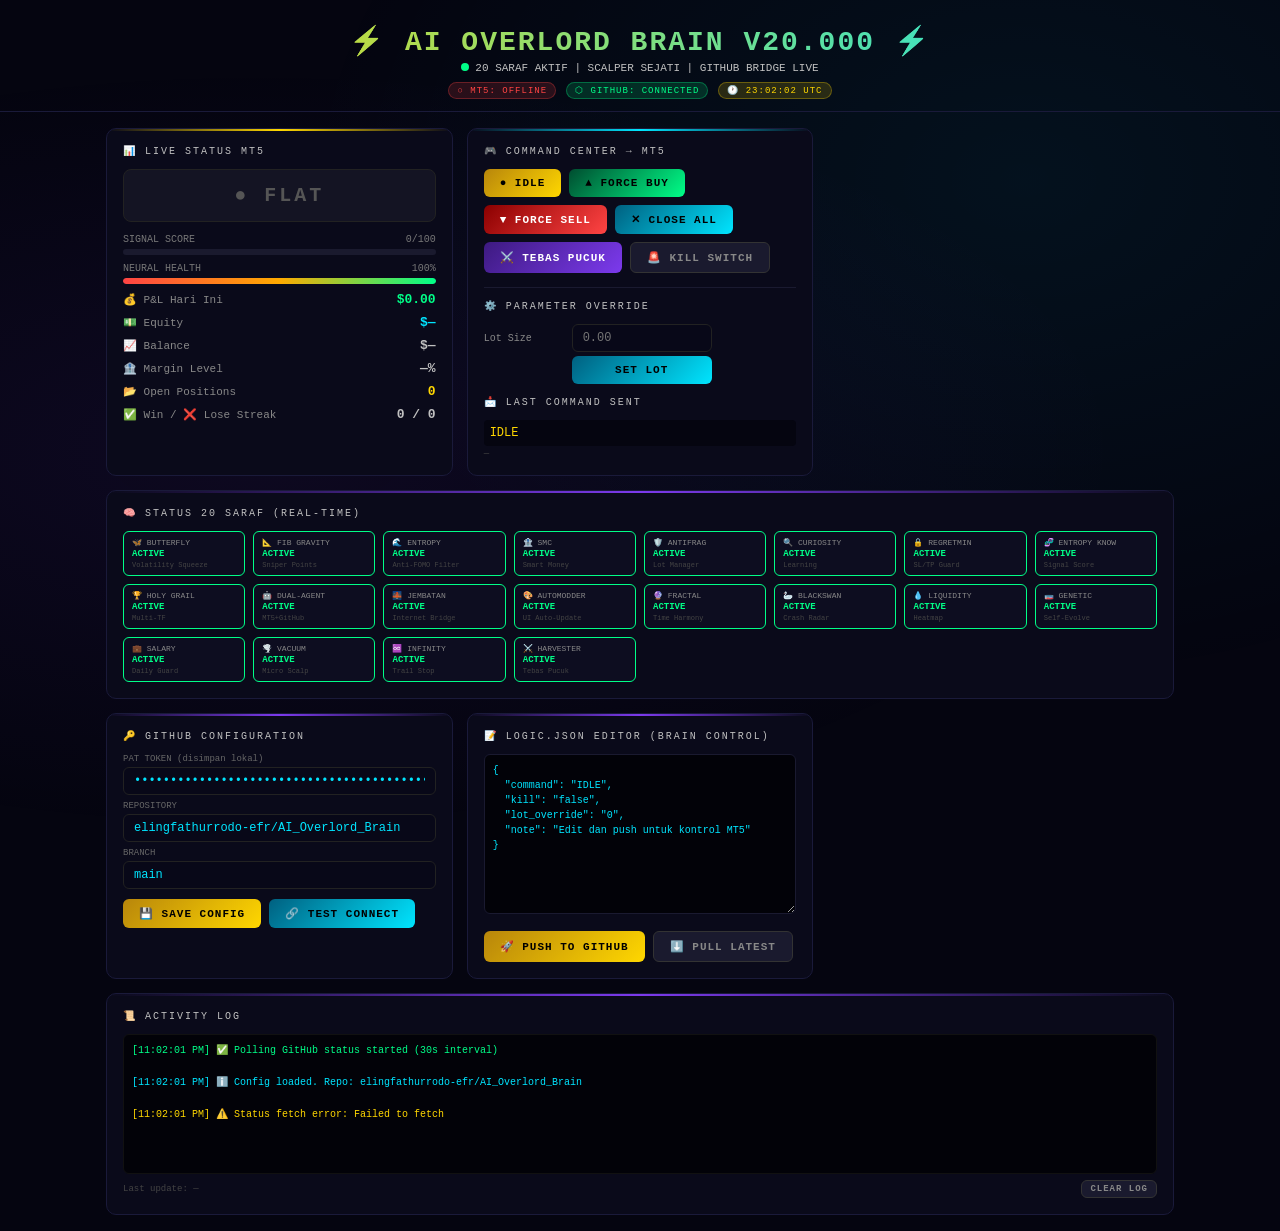
==== index.html @ 09aff09f "Update index.html" ====
<!DOCTYPE html>
<html lang="id">
<head>
<meta charset="UTF-8">
<meta name="viewport" content="width=device-width, initial-scale=1.0">
<title>AI OVERLORD BRAIN V20 — Command Center</title>
<style>
  :root {
    --bg: #050510;
    --panel: #0a0a1a;
    --border: #1a1a3a;
    --gold: #ffd700;
    --cyan: #00e5ff;
    --green: #00ff88;
    --red: #ff4444;
    --silver: #c0c0c0;
    --purple: #7c3aed;
  }
  * { margin:0; padding:0; box-sizing:border-box; }
  body {
    background: var(--bg);
    color: #e0e0e0;
    font-family: 'Courier New', monospace;
    min-height: 100vh;
    overflow-x: hidden;
  }

  /* ── ANIMATED BACKGROUND ── */
  body::before {
    content:'';
    position:fixed; inset:0;
    background: radial-gradient(ellipse at 20% 50%, rgba(124,58,237,0.08) 0%, transparent 60%),
                radial-gradient(ellipse at 80% 20%, rgba(0,229,255,0.06) 0%, transparent 50%);
    pointer-events:none; z-index:0;
  }

  /* ── HEADER ── */
  .header {
    text-align:center; padding:24px 16px 12px;
    border-bottom: 1px solid var(--border);
    position:relative; z-index:1;
  }
  .header h1 {
    font-size:clamp(18px,4vw,28px);
    background: linear-gradient(90deg,var(--gold),var(--cyan),var(--gold));
    background-size:200%; -webkit-background-clip:text; -webkit-text-fill-color:transparent;
    animation: shimmer 3s linear infinite;
    letter-spacing:2px;
  }
  @keyframes shimmer { 0%{background-position:0%} 100%{background-position:200%} }
  .header p { color:var(--silver); font-size:11px; margin-top:4px; }
  .pulse-dot {
    display:inline-block; width:8px; height:8px; border-radius:50%;
    background:var(--green); margin-right:6px;
    animation: pulse 1.5s ease-in-out infinite;
  }
  @keyframes pulse { 0%,100%{opacity:1;transform:scale(1)} 50%{opacity:0.4;transform:scale(0.8)} }

  /* ── GRID LAYOUT ── */
  .container { max-width:1100px; margin:0 auto; padding:16px; position:relative; z-index:1; }
  .grid { display:grid; grid-template-columns:repeat(auto-fit,minmax(280px,1fr)); gap:14px; }
  .grid-full { grid-column:1/-1; }

  /* ── CARD ── */
  .card {
    background: var(--panel);
    border:1px solid var(--border);
    border-radius:10px; padding:16px;
    position:relative; overflow:hidden;
    transition: border-color .3s, box-shadow .3s;
  }
  .card:hover { border-color:var(--purple); box-shadow:0 0 20px rgba(124,58,237,0.15); }
  .card::before {
    content:''; position:absolute; top:0; left:0; right:0; height:2px;
    background:linear-gradient(90deg,transparent,var(--purple),transparent);
  }
  .card.gold::before { background:linear-gradient(90deg,transparent,var(--gold),transparent); }
  .card.cyan::before  { background:linear-gradient(90deg,transparent,var(--cyan),transparent); }
  .card.green::before { background:linear-gradient(90deg,transparent,var(--green),transparent); }
  .card.red::before   { background:linear-gradient(90deg,transparent,var(--red),transparent); }

  .card-title {
    font-size:10px; color:var(--silver); text-transform:uppercase;
    letter-spacing:2px; margin-bottom:12px;
    display:flex; align-items:center; gap:6px;
  }

  /* ── STATUS METRICS ── */
  .metric { display:flex; justify-content:space-between; align-items:center; margin:8px 0; }
  .metric-label { font-size:11px; color:#888; }
  .metric-value { font-size:13px; font-weight:bold; }
  .metric-value.green  { color:var(--green); }
  .metric-value.red    { color:var(--red); }
  .metric-value.gold   { color:var(--gold); }
  .metric-value.cyan   { color:var(--cyan); }
  .metric-value.silver { color:var(--silver); }

  /* ── HEALTH BAR ── */
  .bar-wrap { margin:8px 0; }
  .bar-label { display:flex; justify-content:space-between; font-size:10px; color:#777; margin-bottom:4px; }
  .bar-bg { height:6px; border-radius:3px; background:#1a1a2e; overflow:hidden; }
  .bar-fill {
    height:100%; border-radius:3px;
    transition:width 1s ease;
  }
  .bar-fill.health { background:linear-gradient(90deg,#ff4444,#ffaa00,#00ff88); }
  .bar-fill.score  { background:linear-gradient(90deg,var(--purple),var(--cyan)); }
  .bar-fill.pnl    { background:linear-gradient(90deg,var(--green),#00ccff); }

  /* ── SIGNAL DISPLAY ── */
  .signal-box {
    text-align:center; padding:14px; border-radius:8px;
    font-size:20px; font-weight:bold; letter-spacing:3px;
    transition:all .5s;
  }
  .signal-box.buy  { background:rgba(0,255,136,0.1); color:var(--green); border:1px solid var(--green); }
  .signal-box.sell { background:rgba(255,68,68,0.1);  color:var(--red);   border:1px solid var(--red); }
  .signal-box.flat { background:rgba(255,255,255,0.04); color:#555; border:1px solid #222; }

  /* ── NERVE STATUS GRID ── */
  .nerves { display:grid; grid-template-columns:repeat(auto-fill,minmax(110px,1fr)); gap:8px; margin-top:8px; }
  .nerve {
    background:#0d0d20; border:1px solid #1a1a30; border-radius:6px;
    padding:6px 8px; font-size:9px; display:flex; flex-direction:column; gap:2px;
  }
  .nerve-name { color:#888; font-size:8px; text-transform:uppercase; }
  .nerve-val  { color:var(--cyan); font-weight:bold; }
  .nerve.active { border-color:var(--green); }
  .nerve.active .nerve-val { color:var(--green); }
  .nerve.warn { border-color:var(--gold); }
  .nerve.warn .nerve-val  { color:var(--gold); }
  .nerve.danger { border-color:var(--red); }
  .nerve.danger .nerve-val { color:var(--red); }

  /* ── BUTTONS ── */
  .btn-group { display:flex; flex-wrap:wrap; gap:8px; margin-top:12px; }
  .btn {
    padding:8px 16px; border-radius:6px; border:none; cursor:pointer;
    font-family:'Courier New',monospace; font-size:11px; font-weight:bold;
    letter-spacing:1px; transition:all .2s; text-transform:uppercase;
  }
  .btn:active { transform:scale(0.97); }
  .btn-gold    { background:linear-gradient(135deg,#b8860b,var(--gold)); color:#000; }
  .btn-red     { background:linear-gradient(135deg,#8b0000,var(--red)); color:#fff; }
  .btn-cyan    { background:linear-gradient(135deg,#006080,var(--cyan)); color:#000; }
  .btn-green   { background:linear-gradient(135deg,#004d30,var(--green)); color:#000; }
  .btn-purple  { background:linear-gradient(135deg,#3d1a80,var(--purple)); color:#fff; }
  .btn-gray    { background:#1a1a2e; color:#888; border:1px solid #333; }
  .btn:disabled { opacity:0.4; cursor:not-allowed; }

  /* ── INPUT ── */
  .input-row { display:flex; gap:8px; margin-top:8px; align-items:center; flex-wrap:wrap; }
  .input-row label { font-size:10px; color:#888; min-width:80px; }
  .inp {
    background:#080818; border:1px solid #222; color:var(--cyan);
    padding:6px 10px; border-radius:6px; font-family:'Courier New',monospace;
    font-size:12px; width:140px;
    transition:border-color .2s;
  }
  .inp:focus { outline:none; border-color:var(--purple); }

  /* ── GITHUB CONFIG ── */
  .gh-config { display:flex; flex-direction:column; gap:6px; }
  .gh-config .inp { width:100%; }
  .saved-badge {
    display:inline-block; padding:2px 8px; border-radius:10px;
    font-size:9px; background:rgba(0,255,136,0.15); color:var(--green);
    border:1px solid rgba(0,255,136,0.3);
  }

  /* ── LOG TERMINAL ── */
  .log-box {
    background:#020208; border:1px solid #111; border-radius:6px;
    height:140px; overflow-y:auto; padding:8px; font-size:10px;
    line-height:1.6; color:#6a6a8a;
  }
  .log-box .log-entry { display:block; }
  .log-box .log-entry.ok   { color:var(--green); }
  .log-box .log-entry.warn { color:var(--gold); }
  .log-box .log-entry.err  { color:var(--red); }
  .log-box .log-entry.info { color:var(--cyan); }
  .log-box::-webkit-scrollbar { width:4px; }
  .log-box::-webkit-scrollbar-track { background:#050510; }
  .log-box::-webkit-scrollbar-thumb { background:#333; border-radius:2px; }

  /* ── STATUS BADGE ── */
  .badge {
    display:inline-flex; align-items:center; gap:4px;
    padding:2px 8px; border-radius:10px; font-size:9px;
    text-transform:uppercase; letter-spacing:1px;
  }
  .badge.online { background:rgba(0,255,136,0.15); color:var(--green); border:1px solid rgba(0,255,136,0.3); }
  .badge.offline{ background:rgba(255,68,68,0.15);  color:var(--red);   border:1px solid rgba(255,68,68,0.3); }
  .badge.idle   { background:rgba(255,215,0,0.15);  color:var(--gold);  border:1px solid rgba(255,215,0,0.3); }

  /* ── MODAL ── */
  .modal-overlay {
    display:none; position:fixed; inset:0;
    background:rgba(0,0,0,0.85); z-index:100;
    justify-content:center; align-items:center;
  }
  .modal-overlay.active { display:flex; }
  .modal {
    background:var(--panel); border:1px solid var(--purple);
    border-radius:12px; padding:24px; max-width:400px; width:90%;
  }
  .modal h3 { color:var(--gold); margin-bottom:12px; }
  .modal p  { color:#888; font-size:12px; line-height:1.6; }
  .modal .btn-group { margin-top:16px; }

  /* ── RESPONSIVE ── */
  @media(max-width:600px) {
    .container { padding:10px; }
    .grid { gap:10px; }
    .btn { padding:6px 12px; font-size:10px; }
  }
</style>
</head>
<body>

<!-- HEADER -->
<div class="header">
  <h1>⚡ AI OVERLORD BRAIN V20.000 ⚡</h1>
  <p><span class="pulse-dot"></span>20 SARAF AKTIF | SCALPER SEJATI | GITHUB BRIDGE LIVE</p>
  <div style="margin-top:8px; display:flex; justify-content:center; gap:10px; flex-wrap:wrap;">
    <span id="badge-mt5" class="badge idle">MT5: POLLING...</span>
    <span id="badge-gh"  class="badge online">⬡ GITHUB: CONNECTED</span>
    <span id="badge-time" class="badge idle">🕐 --:--:--</span>
  </div>
</div>

<div class="container">
  <div class="grid">

    <!-- ═══════════════════════════════ -->
    <!--  CARD 1: LIVE STATUS            -->
    <!-- ═══════════════════════════════ -->
    <div class="card gold">
      <div class="card-title">📊 Live Status MT5</div>

      <div id="signal-box" class="signal-box flat">● FLAT</div>

      <div class="bar-wrap" style="margin-top:12px">
        <div class="bar-label"><span>SIGNAL SCORE</span><span id="txt-score">0/100</span></div>
        <div class="bar-bg"><div id="bar-score" class="bar-fill score" style="width:0%"></div></div>
      </div>

      <div class="bar-wrap">
        <div class="bar-label"><span>NEURAL HEALTH</span><span id="txt-health">100%</span></div>
        <div class="bar-bg"><div id="bar-health" class="bar-fill health" style="width:100%"></div></div>
      </div>

      <div class="metric">
        <span class="metric-label">💰 P&L Hari Ini</span>
        <span id="txt-pnl" class="metric-value green">$0.00</span>
      </div>
      <div class="metric">
        <span class="metric-label">💵 Equity</span>
        <span id="txt-equity" class="metric-value cyan">$—</span>
      </div>
      <div class="metric">
        <span class="metric-label">📈 Balance</span>
        <span id="txt-balance" class="metric-value silver">$—</span>
      </div>
      <div class="metric">
        <span class="metric-label">🏦 Margin Level</span>
        <span id="txt-margin" class="metric-value silver">—%</span>
      </div>
      <div class="metric">
        <span class="metric-label">📂 Open Positions</span>
        <span id="txt-pos" class="metric-value gold">0</span>
      </div>
      <div class="metric">
        <span class="metric-label">✅ Win / ❌ Lose Streak</span>
        <span id="txt-streak" class="metric-value silver">0 / 0</span>
      </div>
    </div>

    <!-- ═══════════════════════════════ -->
    <!--  CARD 2: COMMAND CENTER         -->
    <!-- ═══════════════════════════════ -->
    <div class="card cyan">
      <div class="card-title">🎮 Command Center → MT5</div>

      <div class="btn-group">
        <button class="btn btn-gold"   onclick="sendCommand('IDLE')">● IDLE</button>
        <button class="btn btn-green"  onclick="sendCommand('BUY_NOW')">▲ FORCE BUY</button>
        <button class="btn btn-red"    onclick="sendCommand('SELL_NOW')">▼ FORCE SELL</button>
        <button class="btn btn-cyan"   onclick="sendCommand('CLOSE_ALL')">✕ CLOSE ALL</button>
        <button class="btn btn-purple" onclick="sendCommand('HARVEST')">⚔️ TEBAS PUCUK</button>
        <button class="btn btn-gray"   onclick="showKillModal()">🚨 KILL SWITCH</button>
      </div>

      <div style="margin-top:14px; border-top:1px solid #1a1a30; padding-top:12px;">
        <div class="card-title">⚙️ Parameter Override</div>
        <div class="input-row">
          <label>Lot Size</label>
          <input type="number" id="inp-lot" class="inp" placeholder="0.00" step="0.01" min="0.01" max="10">
        </div>
        <div class="input-row" style="margin-top:4px">
          <label>&nbsp;</label>
          <button class="btn btn-cyan" style="width:140px" onclick="setLotOverride()">SET LOT</button>
        </div>
      </div>

      <div style="margin-top:12px">
        <div class="card-title">📩 Last Command Sent</div>
        <div id="txt-lastcmd" style="color:var(--gold); font-size:12px; padding:6px; background:#050510; border-radius:4px;">IDLE</div>
        <div id="txt-cmdtime" style="color:#444; font-size:9px; margin-top:3px;">—</div>
      </div>
    </div>

    <!-- ═══════════════════════════════ -->
    <!--  CARD 3: 20 SARAF STATUS        -->
    <!-- ═══════════════════════════════ -->
    <div class="card grid-full">
      <div class="card-title">🧠 Status 20 Saraf (Real-time)</div>
      <div class="nerves" id="nerves-grid">
        <!-- Diisi oleh JS -->
      </div>
    </div>

    <!-- ═══════════════════════════════ -->
    <!--  CARD 4: GITHUB CONFIGURATION  -->
    <!-- ═══════════════════════════════ -->
    <div class="card">
      <div class="card-title">🔑 GitHub Configuration</div>
      <div class="gh-config">
        <div>
          <div style="font-size:9px;color:#666;margin-bottom:3px;">PAT TOKEN (disimpan lokal)</div>
          <input type="password" id="inp-token" class="inp" placeholder="github_pat_..." style="width:100%" value="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">
        </div>
        <div>
          <div style="font-size:9px;color:#666;margin-bottom:3px;">REPOSITORY</div>
          <input type="text" id="inp-repo" class="inp" placeholder="user/repo" style="width:100%" value="elingfathurrodo-efr/AI_Overlord_Brain">
        </div>
        <div>
          <div style="font-size:9px;color:#666;margin-bottom:3px;">BRANCH</div>
          <input type="text" id="inp-branch" class="inp" placeholder="main" style="width:100%" value="main">
        </div>
      </div>
      <div class="btn-group" style="margin-top:10px">
        <button class="btn btn-gold" onclick="saveConfig()">💾 SAVE CONFIG</button>
        <button class="btn btn-cyan" onclick="testConnection()">🔗 TEST CONNECT</button>
      </div>
      <div id="txt-config-status" style="margin-top:8px;font-size:10px;color:#555;"></div>
    </div>

    <!-- ═══════════════════════════════ -->
    <!--  CARD 5: LOGIC.JSON EDITOR     -->
    <!-- ═══════════════════════════════ -->
    <div class="card">
      <div class="card-title">📝 Logic.json Editor (Brain Control)</div>
      <textarea id="logic-editor" style="
        width:100%; height:160px; background:#020208;
        border:1px solid #1a1a30; border-radius:6px;
        color:var(--cyan); font-family:'Courier New',monospace;
        font-size:10px; padding:8px; resize:vertical;
        line-height:1.5;
      " spellcheck="false">{
  "command": "IDLE",
  "kill": "false",
  "lot_override": "0",
  "note": "Edit dan push untuk kontrol MT5"
}</textarea>
      <div class="btn-group">
        <button class="btn btn-gold" onclick="pushLogic()">🚀 PUSH TO GITHUB</button>
        <button class="btn btn-gray" onclick="pullLogic()">⬇️ PULL LATEST</button>
      </div>
    </div>

    <!-- ═══════════════════════════════ -->
    <!--  CARD 6: ACTIVITY LOG           -->
    <!-- ═══════════════════════════════ -->
    <div class="card grid-full">
      <div class="card-title">📜 Activity Log</div>
      <div class="log-box" id="log-box"></div>
      <div style="margin-top:6px; display:flex; justify-content:space-between; align-items:center;">
        <span style="font-size:9px;color:#444" id="txt-lastupdate">Last update: —</span>
        <button class="btn btn-gray" onclick="clearLog()" style="padding:3px 8px;font-size:9px;">CLEAR LOG</button>
      </div>
    </div>

  </div><!-- end .grid -->
</div><!-- end .container -->

<!-- KILL SWITCH MODAL -->
<div class="modal-overlay" id="kill-modal">
  <div class="modal">
    <h3>🚨 KILL SWITCH — KONFIRMASI</h3>
    <p>Ini akan mengirim perintah <strong style="color:var(--red)">KILL = TRUE</strong> ke MT5.<br>
    Semua posisi akan ditutup paksa dan EA berhenti trading.<br><br>
    Yakin, Bos?</p>
    <div class="btn-group">
      <button class="btn btn-red"  onclick="executeKill()">⚡ YA, KILL!</button>
      <button class="btn btn-gray" onclick="hideKillModal()">✕ BATAL</button>
    </div>
  </div>
</div>

<script>
// ═══════════════════════════════════════
//  CONFIGURATION & STATE
// ═══════════════════════════════════════
let GH_TOKEN  = localStorage.getItem('gh_token')  || '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';
let GH_REPO   = localStorage.getItem('gh_repo')   || 'elingfathurrodo-efr/AI_Overlord_Brain';
let GH_BRANCH = localStorage.getItem('gh_branch') || 'main';

// Load saved config into inputs
document.getElementById('inp-token').value  = GH_TOKEN;
document.getElementById('inp-repo').value   = GH_REPO;
document.getElementById('inp-branch').value = GH_BRANCH;

let pollInterval = null;
let logicSHA = '';
let statusSHA = '';

// 20 Nerves definitions
const NERVES = [
  {id:'n01', name:'Butterfly',   emoji:'🦋', desc:'Volatility Squeeze'},
  {id:'n02', name:'Fib Gravity', emoji:'📐', desc:'Sniper Points'},
  {id:'n03', name:'Entropy',     emoji:'🌊', desc:'Anti-FOMO Filter'},
  {id:'n04', name:'SMC',         emoji:'🏦', desc:'Smart Money'},
  {id:'n05', name:'AntiFrag',    emoji:'🛡️', desc:'Lot Manager'},
  {id:'n06', name:'Curiosity',   emoji:'🔍', desc:'Learning'},
  {id:'n07', name:'RegretMin',   emoji:'🔒', desc:'SL/TP Guard'},
  {id:'n08', name:'Entropy Know',emoji:'🧬', desc:'Signal Score'},
  {id:'n09', name:'Holy Grail',  emoji:'🏆', desc:'Multi-TF'},
  {id:'n10', name:'Dual-Agent',  emoji:'🤖', desc:'MT5+GitHub'},
  {id:'n11', name:'Jembatan',    emoji:'🌉', desc:'Internet Bridge'},
  {id:'n12', name:'AutoModder',  emoji:'🎨', desc:'UI Auto-Update'},
  {id:'n13', name:'Fractal',     emoji:'🔮', desc:'Time Harmony'},
  {id:'n14', name:'BlackSwan',   emoji:'🦢', desc:'Crash Radar'},
  {id:'n15', name:'Liquidity',   emoji:'💧', desc:'Heatmap'},
  {id:'n16', name:'Genetic',     emoji:'🧫', desc:'Self-Evolve'},
  {id:'n17', name:'Salary',      emoji:'💼', desc:'Daily Guard'},
  {id:'n18', name:'Vacuum',      emoji:'🌪️', desc:'Micro Scalp'},
  {id:'n19', name:'Infinity',    emoji:'♾️', desc:'Trail Stop'},
  {id:'n20', name:'Harvester',   emoji:'⚔️', desc:'Tebas Pucuk'},
];

// ═══════════════════════════════════════
//  INIT
// ═══════════════════════════════════════
function init() {
  renderNerves();
  startClock();
  if(GH_TOKEN) {
    startPolling();
    addLog('info', `Config loaded. Repo: ${GH_REPO}`);
  } else {
    addLog('warn', 'PAT Token belum diisi. Set di GitHub Configuration.');
  }
}

// ═══════════════════════════════════════
//  RENDER 20 NERVES
// ═══════════════════════════════════════
function renderNerves(statusData) {
  const grid = document.getElementById('nerves-grid');
  grid.innerHTML = '';
  NERVES.forEach(n => {
    let cls = 'active';
    let val = 'ACTIVE';
    if(statusData) {
      // Customize based on actual status
      if(n.id === 'n14' && statusData.black_swan) { cls='danger'; val='ALERT!'; }
      if(n.id === 'n17' && !statusData.salary_ok) { cls='warn';   val='STOP'; }
      if(n.id === 'n08') { val = (statusData.signal_score||0).toFixed(0)+'/100'; }
    }
    grid.innerHTML += `
      <div class="nerve ${cls}">
        <span class="nerve-name">${n.emoji} ${n.name}</span>
        <span class="nerve-val">${val}</span>
        <span style="font-size:7px;color:#444">${n.desc}</span>
      </div>`;
  });
}

// ═══════════════════════════════════════
//  CLOCK
// ═══════════════════════════════════════
function startClock() {
  setInterval(()=>{
    const now = new Date();
    document.getElementById('badge-time').textContent =
      '🕐 ' + now.toUTCString().slice(17,25) + ' UTC';
  }, 1000);
}

// ═══════════════════════════════════════
//  POLLING STATUS FROM GITHUB
// ═══════════════════════════════════════
function startPolling() {
  if(pollInterval) clearInterval(pollInterval);
  fetchStatus();
  pollInterval = setInterval(fetchStatus, 30000); // Poll tiap 30 detik
  addLog('ok', 'Polling GitHub status started (30s interval)');
}

async function fetchStatus() {
  if(!GH_TOKEN) return;
  try {
    const url = `https://api.github.com/repos/${GH_REPO}/contents/status.json`;
    const r = await fetch(url, {
      headers: { 'Authorization': `token ${GH_TOKEN}`, 'Accept':'application/vnd.github.v3+json' }
    });
    if(!r.ok) { addLog('err', `GitHub status fetch: ${r.status}`); return; }
    const data = await r.json();
    statusSHA = data.sha;
    const content = atob(data.content.replace(/\n/g,''));
    const status = JSON.parse(content);
    updateUI(status);
    document.getElementById('txt-lastupdate').textContent = 'Last update: ' + new Date().toLocaleTimeString();
    document.getElementById('badge-mt5').className = 'badge online';
    document.getElementById('badge-mt5').textContent = '● MT5: LIVE';
  } catch(e) {
    document.getElementById('badge-mt5').className = 'badge offline';
    document.getElementById('badge-mt5').textContent = '○ MT5: OFFLINE';
    addLog('warn', 'Status fetch error: ' + e.message);
  }
}

// ═══════════════════════════════════════
//  UPDATE UI FROM STATUS DATA
// ═══════════════════════════════════════
function updateUI(s) {
  // Signal box
  const sig = s.signal || 0;
  const box = document.getElementById('signal-box');
  if(sig === 1)  { box.className='signal-box buy';  box.textContent='▲ BUY'; }
  else if(sig===-1){ box.className='signal-box sell'; box.textContent='▼ SELL'; }
  else           { box.className='signal-box flat'; box.textContent='● FLAT'; }

  // Bars
  const sc = Math.min(100, Math.max(0, s.signal_score||0));
  const hp = Math.min(100, Math.max(0, s.health||100));
  document.getElementById('bar-score').style.width  = sc + '%';
  document.getElementById('bar-health').style.width = hp + '%';
  document.getElementById('txt-score').textContent  = sc.toFixed(1)+'/100';
  document.getElementById('txt-health').textContent = hp.toFixed(1)+'%';

  // Metrics
  const pnl = parseFloat(s.daily_pnl||0);
  const pnlEl = document.getElementById('txt-pnl');
  pnlEl.textContent = (pnl>=0?'+':'') + '$'+pnl.toFixed(2);
  pnlEl.className = 'metric-value ' + (pnl>=0?'green':'red');

  document.getElementById('txt-equity').textContent  = '$'+(parseFloat(s.equity)||0).toFixed(2);
  document.getElementById('txt-balance').textContent = '$'+(parseFloat(s.balance)||0).toFixed(2);
  document.getElementById('txt-margin').textContent  = (parseFloat(s.margin_level)||0).toFixed(1)+'%';
  document.getElementById('txt-pos').textContent     = s.open_positions||0;
  document.getElementById('txt-streak').textContent  = (s.win_streak||0)+' / '+(s.lose_streak||0);

  renderNerves(s);
  addLog('info', `Status synced: Sig=${sig} Score=${sc.toFixed(1)} Health=${hp.toFixed(1)}%`);
}

// ═══════════════════════════════════════
//  SEND COMMAND TO GITHUB
// ═══════════════════════════════════════
async function sendCommand(cmd) {
  if(!GH_TOKEN) { addLog('err','PAT Token belum diisi!'); return; }

  const payload = {
    command: cmd,
    kill: "false",
    lot_override: "0",
    timestamp: new Date().toISOString(),
    note: `Sent from Dashboard at ${new Date().toLocaleTimeString()}`
  };

  document.getElementById('logic-editor').value = JSON.stringify(payload, null, 2);
  await pushLogic(payload);

  document.getElementById('txt-lastcmd').textContent = cmd;
  document.getElementById('txt-cmdtime').textContent = new Date().toLocaleTimeString();
  addLog('ok', `Command sent: ${cmd}`);
}

async function setLotOverride() {
  const lot = parseFloat(document.getElementById('inp-lot').value);
  if(isNaN(lot) || lot <= 0) { addLog('err','Masukkan lot yang valid!'); return; }
  await sendCommand('IDLE');
  const el = document.getElementById('logic-editor');
  const cur = JSON.parse(el.value||'{}');
  cur.lot_override = lot.toString();
  el.value = JSON.stringify(cur, null, 2);
  await pushLogic(cur);
  addLog('ok', `Lot override set: ${lot}`);
}

async function executeKill() {
  hideKillModal();
  const payload = { command:"CLOSE_ALL", kill:"true", lot_override:"0",
    timestamp: new Date().toISOString() };
  document.getElementById('logic-editor').value = JSON.stringify(payload, null, 2);
  await pushLogic(payload);
  addLog('err', '🚨 KILL SWITCH ACTIVATED! All positions closing...');
}

// ═══════════════════════════════════════
//  PUSH logic.json TO GITHUB
// ═══════════════════════════════════════
async function pushLogic(payload) {
  if(!GH_TOKEN) { addLog('err','PAT Token belum diisi!'); return; }

  let content;
  if(payload) {
    content = JSON.stringify(payload, null, 2);
  } else {
    content = document.getElementById('logic-editor').value;
    try { JSON.parse(content); } catch(e) { addLog('err','JSON tidak valid: '+e.message); return; }
  }

  const b64 = btoa(unescape(encodeURIComponent(content)));
  const body = { message:'Dashboard command update', content: b64 };
  if(logicSHA) body.sha = logicSHA;

  try {
    const r = await fetch(`https://api.github.com/repos/${GH_REPO}/contents/logic.json`, {
      method:'PUT',
      headers:{
        'Authorization':`token ${GH_TOKEN}`,
        'Content-Type':'application/json',
        'Accept':'application/vnd.github.v3+json'
      },
      body: JSON.stringify(body)
    });
    const data = await r.json();
    if(r.ok) {
      logicSHA = data.content.sha;
      addLog('ok', 'logic.json pushed to GitHub ✓');
    } else {
      addLog('err', 'Push failed: ' + (data.message||r.status));
    }
  } catch(e) { addLog('err', 'Push error: '+e.message); }
}

async function pullLogic() {
  if(!GH_TOKEN) { addLog('err','PAT Token belum diisi!'); return; }
  try {
    const r = await fetch(`https://api.github.com/repos/${GH_REPO}/contents/logic.json`, {
      headers:{ 'Authorization':`token ${GH_TOKEN}`, 'Accept':'application/vnd.github.v3+json' }
    });
    const data = await r.json();
    if(r.ok) {
      logicSHA = data.sha;
      const content = decodeURIComponent(escape(atob(data.content.replace(/\n/g,''))));
      document.getElementById('logic-editor').value = JSON.stringify(JSON.parse(content), null, 2);
      addLog('ok', 'logic.json pulled from GitHub ✓');
    } else { addLog('err','Pull failed: '+(data.message||r.status)); }
  } catch(e) { addLog('err','Pull error: '+e.message); }
}

// ═══════════════════════════════════════
//  CONFIG MANAGEMENT
// ═══════════════════════════════════════
function saveConfig() {
  GH_TOKEN  = document.getElementById('inp-token').value.trim();
  GH_REPO   = document.getElementById('inp-repo').value.trim();
  GH_BRANCH = document.getElementById('inp-branch').value.trim();
  localStorage.setItem('gh_token',  GH_TOKEN);
  localStorage.setItem('gh_repo',   GH_REPO);
  localStorage.setItem('gh_branch', GH_BRANCH);
  document.getElementById('txt-config-status').innerHTML =
    '<span class="saved-badge">✓ SAVED LOCALLY</span>';
  startPolling();
  addLog('ok', 'Config saved & polling restarted');
}

async function testConnection() {
  const token = document.getElementById('inp-token').value.trim();
  const repo  = document.getElementById('inp-repo').value.trim();
  if(!token) { addLog('err','Masukkan PAT Token!'); return; }
  try {
    const r = await fetch(`https://api.github.com/repos/${repo}`, {
      headers:{ 'Authorization':`token ${token}` }
    });
    const d = await r.json();
    if(r.ok) {
      addLog('ok', `✅ Connected! Repo: ${d.full_name} | Stars: ${d.stargazers_count}`);
      document.getElementById('txt-config-status').innerHTML =
        '<span class="saved-badge">✅ CONNECTION OK</span>';
    } else {
      addLog('err', 'Connection failed: '+d.message);
    }
  } catch(e) { addLog('err','Test error: '+e.message); }
}

// ═══════════════════════════════════════
//  LOG SYSTEM
// ═══════════════════════════════════════
function addLog(type, msg) {
  const box = document.getElementById('log-box');
  const ts  = new Date().toLocaleTimeString();
  const icons = {ok:'✅',warn:'⚠️',err:'❌',info:'ℹ️'};
  const line = document.createElement('span');
  line.className = 'log-entry ' + type;
  line.textContent = `[${ts}] ${icons[type]||''} ${msg}`;
  box.appendChild(line);
  box.appendChild(document.createElement('br'));
  box.scrollTop = box.scrollHeight;
  // Limit 100 entries
  while(box.children.length > 200) box.removeChild(box.firstChild);
}
function clearLog() { document.getElementById('log-box').innerHTML=''; }

// ═══════════════════════════════════════
//  MODAL
// ═══════════════════════════════════════
function showKillModal() { document.getElementById('kill-modal').classList.add('active'); }
function hideKillModal() { document.getElementById('kill-modal').classList.remove('active'); }
document.getElementById('kill-modal').addEventListener('click', function(e){
  if(e.target === this) hideKillModal();
});

// ═══════════════════════════════════════
//  START
// ═══════════════════════════════════════
init();
</script>
</body>
</html>
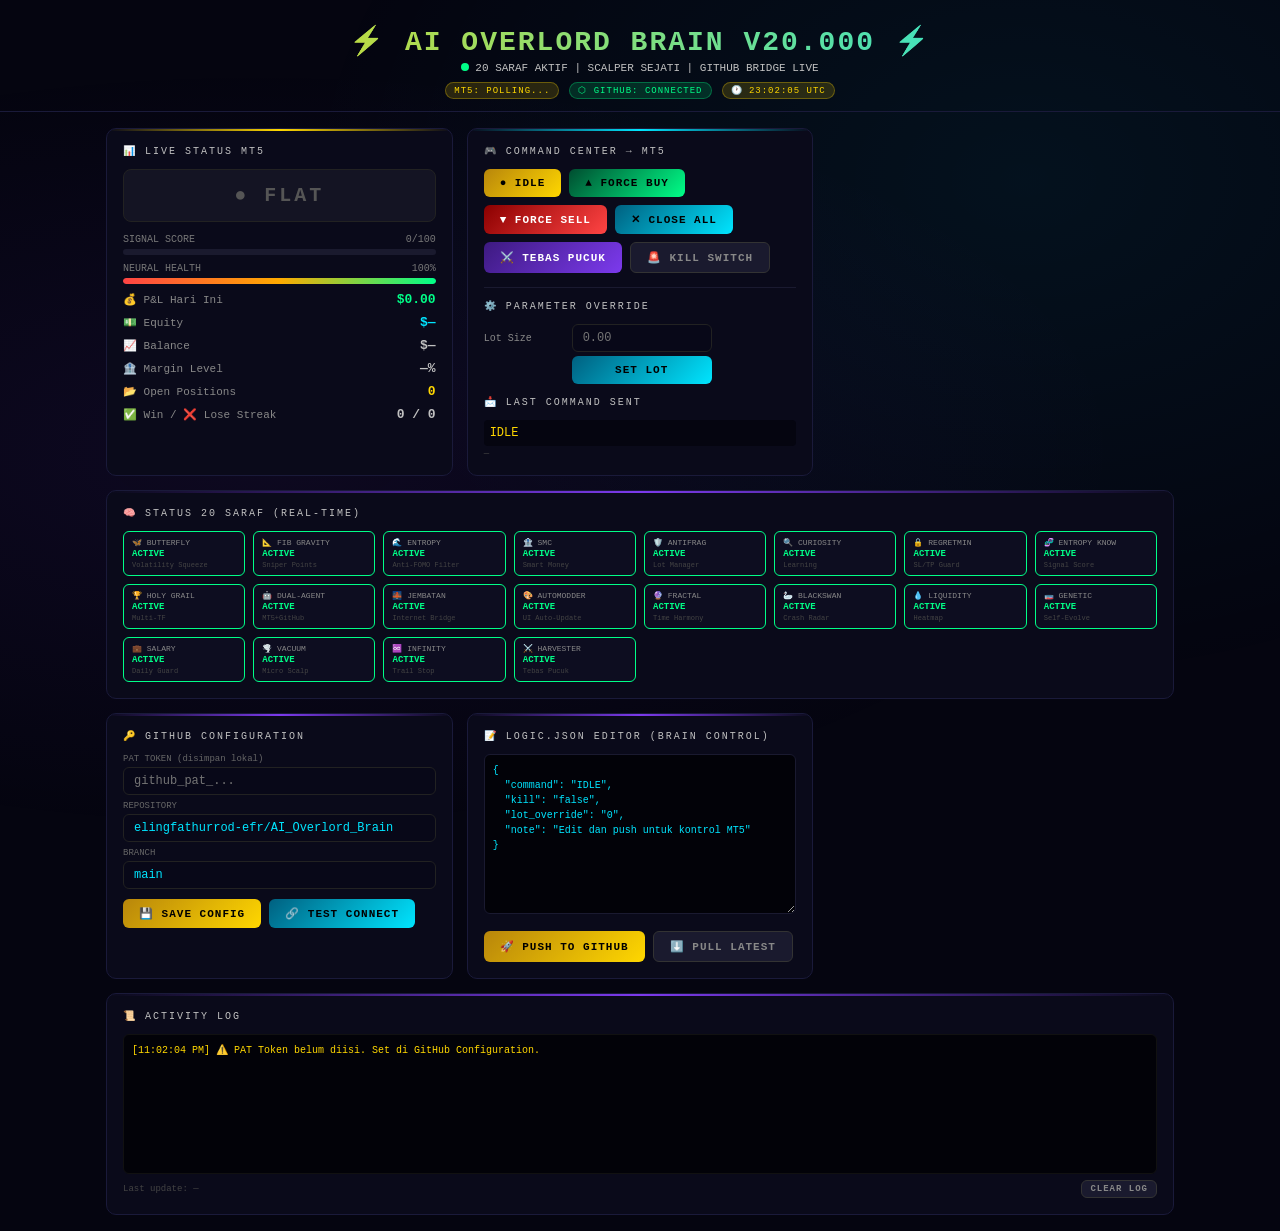
==== commit 922467f7: "Update index.html" ====
--- a/index.html
+++ b/index.html
@@ -1,4 +1,3 @@
-
 <!DOCTYPE html>
 <html lang="id">
 <head>
@@ -329,11 +328,11 @@
       <div class="gh-config">
         <div>
           <div style="font-size:9px;color:#666;margin-bottom:3px;">PAT TOKEN (disimpan lokal)</div>
-          <input type="password" id="inp-token" class="inp" placeholder="github_pat_..." style="width:100%" value="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">
+          <input type="password" id="inp-token" class="inp" placeholder="github_pat_..." style="width:100%">
         </div>
         <div>
           <div style="font-size:9px;color:#666;margin-bottom:3px;">REPOSITORY</div>
-          <input type="text" id="inp-repo" class="inp" placeholder="user/repo" style="width:100%" value="elingfathurrodo-efr/AI_Overlord_Brain">
+          <input type="text" id="inp-repo" class="inp" placeholder="user/repo" style="width:100%" value="elingfathurrod-efr/AI_Overlord_Brain">
         </div>
         <div>
           <div style="font-size:9px;color:#666;margin-bottom:3px;">BRANCH</div>
@@ -403,8 +402,8 @@
 // ═══════════════════════════════════════
 //  CONFIGURATION & STATE
 // ═══════════════════════════════════════
-let GH_TOKEN  = localStorage.getItem('gh_token')  || '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';
-let GH_REPO   = localStorage.getItem('gh_repo')   || 'elingfathurrodo-efr/AI_Overlord_Brain';
+let GH_TOKEN  = localStorage.getItem('gh_token')  || '';
+let GH_REPO   = localStorage.getItem('gh_repo')   || 'elingfathurrod-efr/AI_Overlord_Brain';
 let GH_BRANCH = localStorage.getItem('gh_branch') || 'main';
 
 // Load saved config into inputs
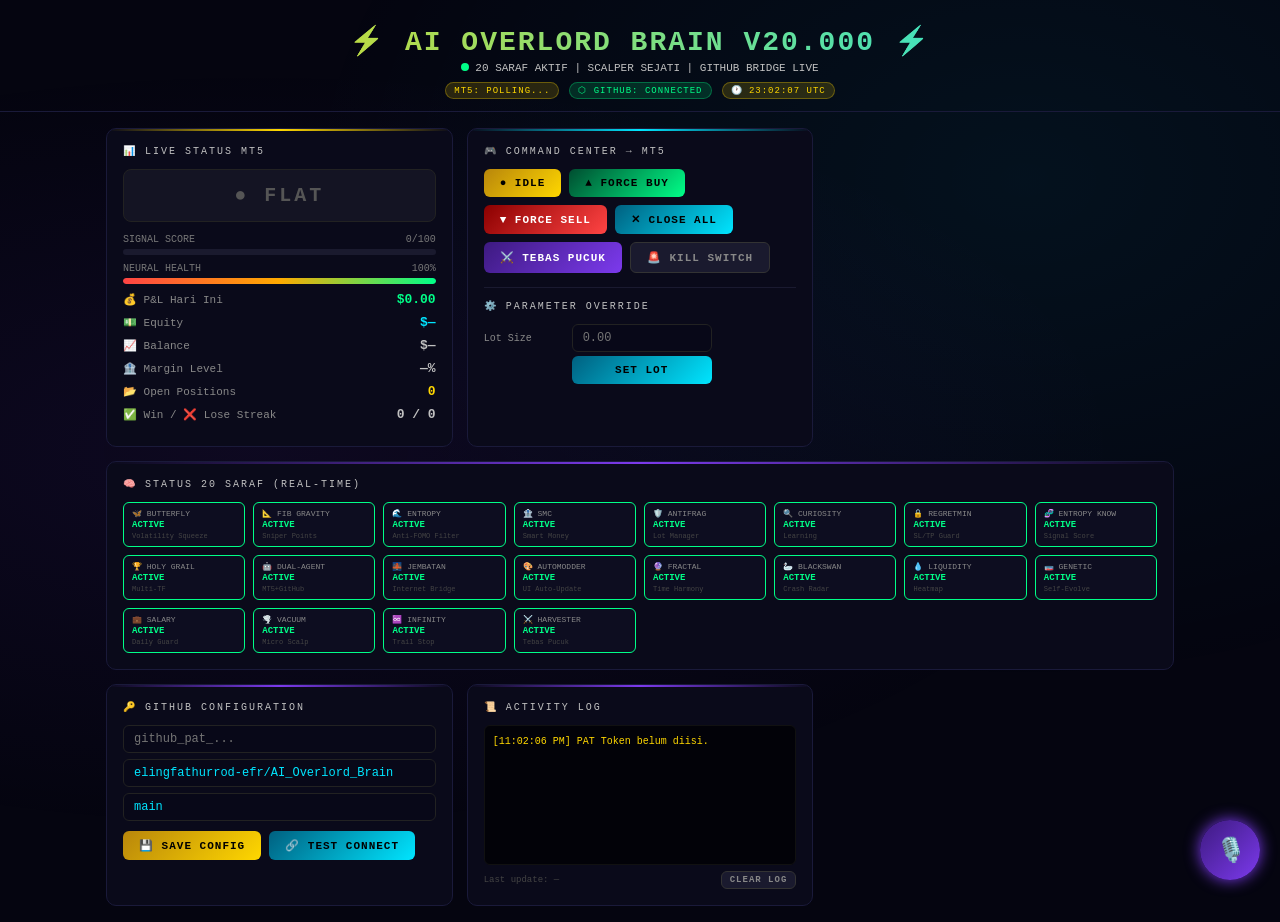
==== commit 9b8d9020: "Update index.html" ====
--- a/index.html
+++ b/index.html
@@ -214,11 +214,17 @@
     .grid { gap:10px; }
     .btn { padding:6px 12px; font-size:10px; }
   }
+
+  /* ── VOICE BUTTON ANIMATION ── */
+  @keyframes pulse-voice {
+    0% { transform: scale(1); box-shadow: 0 0 0 0 rgba(124, 58, 237, 0.7); }
+    70% { transform: scale(1.1); box-shadow: 0 0 0 15px rgba(124, 58, 237, 0); }
+    100% { transform: scale(1); box-shadow: 0 0 0 0 rgba(124, 58, 237, 0); }
+  }
 </style>
 </head>
 <body>
 
-<!-- HEADER -->
 <div class="header">
   <h1>⚡ AI OVERLORD BRAIN V20.000 ⚡</h1>
   <p><span class="pulse-dot"></span>20 SARAF AKTIF | SCALPER SEJATI | GITHUB BRIDGE LIVE</p>
@@ -232,24 +238,17 @@
 <div class="container">
   <div class="grid">
 
-    <!-- ═══════════════════════════════ -->
-    <!--  CARD 1: LIVE STATUS            -->
-    <!-- ═══════════════════════════════ -->
     <div class="card gold">
       <div class="card-title">📊 Live Status MT5</div>
-
       <div id="signal-box" class="signal-box flat">● FLAT</div>
-
       <div class="bar-wrap" style="margin-top:12px">
         <div class="bar-label"><span>SIGNAL SCORE</span><span id="txt-score">0/100</span></div>
         <div class="bar-bg"><div id="bar-score" class="bar-fill score" style="width:0%"></div></div>
       </div>
-
       <div class="bar-wrap">
         <div class="bar-label"><span>NEURAL HEALTH</span><span id="txt-health">100%</span></div>
         <div class="bar-bg"><div id="bar-health" class="bar-fill health" style="width:100%"></div></div>
       </div>
-
       <div class="metric">
         <span class="metric-label">💰 P&L Hari Ini</span>
         <span id="txt-pnl" class="metric-value green">$0.00</span>
@@ -276,12 +275,8 @@
       </div>
     </div>
 
-    <!-- ═══════════════════════════════ -->
-    <!--  CARD 2: COMMAND CENTER         -->
-    <!-- ═══════════════════════════════ -->
     <div class="card cyan">
       <div class="card-title">🎮 Command Center → MT5</div>
-
       <div class="btn-group">
         <button class="btn btn-gold"   onclick="sendCommand('IDLE')">● IDLE</button>
         <button class="btn btn-green"  onclick="sendCommand('BUY_NOW')">▲ FORCE BUY</button>
@@ -290,7 +285,6 @@
         <button class="btn btn-purple" onclick="sendCommand('HARVEST')">⚔️ TEBAS PUCUK</button>
         <button class="btn btn-gray"   onclick="showKillModal()">🚨 KILL SWITCH</button>
       </div>
-
       <div style="margin-top:14px; border-top:1px solid #1a1a30; padding-top:12px;">
         <div class="card-title">⚙️ Parameter Override</div>
         <div class="input-row">
@@ -302,42 +296,19 @@
           <button class="btn btn-cyan" style="width:140px" onclick="setLotOverride()">SET LOT</button>
         </div>
       </div>
-
-      <div style="margin-top:12px">
-        <div class="card-title">📩 Last Command Sent</div>
-        <div id="txt-lastcmd" style="color:var(--gold); font-size:12px; padding:6px; background:#050510; border-radius:4px;">IDLE</div>
-        <div id="txt-cmdtime" style="color:#444; font-size:9px; margin-top:3px;">—</div>
-      </div>
     </div>
 
-    <!-- ═══════════════════════════════ -->
-    <!--  CARD 3: 20 SARAF STATUS        -->
-    <!-- ═══════════════════════════════ -->
     <div class="card grid-full">
       <div class="card-title">🧠 Status 20 Saraf (Real-time)</div>
-      <div class="nerves" id="nerves-grid">
-        <!-- Diisi oleh JS -->
-      </div>
+      <div class="nerves" id="nerves-grid"></div>
     </div>
 
-    <!-- ═══════════════════════════════ -->
-    <!--  CARD 4: GITHUB CONFIGURATION  -->
-    <!-- ═══════════════════════════════ -->
     <div class="card">
       <div class="card-title">🔑 GitHub Configuration</div>
       <div class="gh-config">
-        <div>
-          <div style="font-size:9px;color:#666;margin-bottom:3px;">PAT TOKEN (disimpan lokal)</div>
-          <input type="password" id="inp-token" class="inp" placeholder="github_pat_..." style="width:100%">
-        </div>
-        <div>
-          <div style="font-size:9px;color:#666;margin-bottom:3px;">REPOSITORY</div>
-          <input type="text" id="inp-repo" class="inp" placeholder="user/repo" style="width:100%" value="elingfathurrod-efr/AI_Overlord_Brain">
-        </div>
-        <div>
-          <div style="font-size:9px;color:#666;margin-bottom:3px;">BRANCH</div>
-          <input type="text" id="inp-branch" class="inp" placeholder="main" style="width:100%" value="main">
-        </div>
+        <input type="password" id="inp-token" class="inp" placeholder="github_pat_..." style="width:100%">
+        <input type="text" id="inp-repo" class="inp" placeholder="user/repo" style="width:100%" value="elingfathurrod-efr/AI_Overlord_Brain">
+        <input type="text" id="inp-branch" class="inp" placeholder="main" style="width:100%" value="main">
       </div>
       <div class="btn-group" style="margin-top:10px">
         <button class="btn btn-gold" onclick="saveConfig()">💾 SAVE CONFIG</button>
@@ -346,51 +317,24 @@
       <div id="txt-config-status" style="margin-top:8px;font-size:10px;color:#555;"></div>
     </div>
 
-    <!-- ═══════════════════════════════ -->
-    <!--  CARD 5: LOGIC.JSON EDITOR     -->
-    <!-- ═══════════════════════════════ -->
     <div class="card">
-      <div class="card-title">📝 Logic.json Editor (Brain Control)</div>
-      <textarea id="logic-editor" style="
-        width:100%; height:160px; background:#020208;
-        border:1px solid #1a1a30; border-radius:6px;
-        color:var(--cyan); font-family:'Courier New',monospace;
-        font-size:10px; padding:8px; resize:vertical;
-        line-height:1.5;
-      " spellcheck="false">{
-  "command": "IDLE",
-  "kill": "false",
-  "lot_override": "0",
-  "note": "Edit dan push untuk kontrol MT5"
-}</textarea>
-      <div class="btn-group">
-        <button class="btn btn-gold" onclick="pushLogic()">🚀 PUSH TO GITHUB</button>
-        <button class="btn btn-gray" onclick="pullLogic()">⬇️ PULL LATEST</button>
-      </div>
+        <div class="card-title">📜 Activity Log</div>
+        <div class="log-box" id="log-box"></div>
+        <div style="margin-top:6px; display:flex; justify-content:space-between; align-items:center;">
+          <span style="font-size:9px;color:#444" id="txt-lastupdate">Last update: —</span>
+          <button class="btn btn-gray" onclick="clearLog()" style="padding:3px 8px;font-size:9px;">CLEAR LOG</button>
+        </div>
     </div>
 
-    <!-- ═══════════════════════════════ -->
-    <!--  CARD 6: ACTIVITY LOG           -->
-    <!-- ═══════════════════════════════ -->
-    <div class="card grid-full">
-      <div class="card-title">📜 Activity Log</div>
-      <div class="log-box" id="log-box"></div>
-      <div style="margin-top:6px; display:flex; justify-content:space-between; align-items:center;">
-        <span style="font-size:9px;color:#444" id="txt-lastupdate">Last update: —</span>
-        <button class="btn btn-gray" onclick="clearLog()" style="padding:3px 8px;font-size:9px;">CLEAR LOG</button>
-      </div>
-    </div>
-
-  </div><!-- end .grid -->
-</div><!-- end .container -->
-
-<!-- KILL SWITCH MODAL -->
+    <textarea id="logic-editor" style="display:none;"></textarea>
+
+  </div>
+</div>
+
 <div class="modal-overlay" id="kill-modal">
   <div class="modal">
     <h3>🚨 KILL SWITCH — KONFIRMASI</h3>
-    <p>Ini akan mengirim perintah <strong style="color:var(--red)">KILL = TRUE</strong> ke MT5.<br>
-    Semua posisi akan ditutup paksa dan EA berhenti trading.<br><br>
-    Yakin, Bos?</p>
+    <p>Ini akan mengirim perintah <strong style="color:var(--red)">KILL = TRUE</strong> ke MT5.</p>
     <div class="btn-group">
       <button class="btn btn-red"  onclick="executeKill()">⚡ YA, KILL!</button>
       <button class="btn btn-gray" onclick="hideKillModal()">✕ BATAL</button>
@@ -406,7 +350,6 @@
 let GH_REPO   = localStorage.getItem('gh_repo')   || 'elingfathurrod-efr/AI_Overlord_Brain';
 let GH_BRANCH = localStorage.getItem('gh_branch') || 'main';
 
-// Load saved config into inputs
 document.getElementById('inp-token').value  = GH_TOKEN;
 document.getElementById('inp-repo').value   = GH_REPO;
 document.getElementById('inp-branch').value = GH_BRANCH;
@@ -415,7 +358,6 @@
 let logicSHA = '';
 let statusSHA = '';
 
-// 20 Nerves definitions
 const NERVES = [
   {id:'n01', name:'Butterfly',   emoji:'🦋', desc:'Volatility Squeeze'},
   {id:'n02', name:'Fib Gravity', emoji:'📐', desc:'Sniper Points'},
@@ -440,22 +382,87 @@
 ];
 
 // ═══════════════════════════════════════
-//  INIT
+//  JARVIS VOICE ENGINE (SARAF 24)
+// ═══════════════════════════════════════
+const recognition = new (window.SpeechRecognition || window.webkitSpeechRecognition)();
+recognition.lang = 'id-ID';
+recognition.continuous = false;
+recognition.interimResults = false;
+const synth = window.speechSynthesis;
+
+function jarvisSpeak(text) {
+  const utter = new SpeechSynthesisUtterance(text);
+  utter.lang = 'id-ID';
+  utter.pitch = 0.8;
+  utter.rate = 1.0;
+  synth.speak(utter);
+  addLog('info', `JARVIS: "${text}"`);
+}
+
+function initVoice() {
+  const voiceBtn = document.createElement('button');
+  voiceBtn.className = 'btn btn-purple';
+  voiceBtn.style = 'position:fixed; bottom:20px; right:20px; z-index:999; border-radius:50%; width:60px; height:60px; box-shadow:0 0 15px var(--purple); font-size:24px;';
+  voiceBtn.innerHTML = '🎙️';
+  document.body.appendChild(voiceBtn);
+
+  voiceBtn.onclick = () => {
+    recognition.start();
+    addLog('info', 'JARVIS Mendengarkan Chief Eling...');
+    voiceBtn.style.animation = 'pulse-voice 1.5s infinite';
+  };
+
+  recognition.onresult = async (event) => {
+    voiceBtn.style.animation = 'none';
+    const speech = event.results[0][0].transcript.toLowerCase();
+    addLog('info', `CHIEF: "${speech}"`);
+    
+    if (speech.includes('profesor') || speech.includes('jarvis')) {
+      const res = await fetch(`status.json?v=${Math.random()}`);
+      const data = await res.json();
+
+      if (speech.includes('profit') || speech.includes('hasil')) {
+        const pnl = data.live_metrics ? data.live_metrics.daily_pnl : data.daily_pnl;
+        jarvisSpeak(`Halo Chief Eling. Profit hari ini adalah ${pnl} dollar. Kondisi akun aman.`);
+      } 
+      else if (speech.includes('kondisi') || speech.includes('saraf')) {
+        const health = data.brain_control ? data.brain_control.neural_health : (data.health || 100);
+        const reaped = data.library_evolution ? data.library_evolution.evolution_stats.discarded_bad_logic : 0;
+        jarvisSpeak(`Kesehatan saraf ${health} persen. Saya telah membuang ${reaped} strategi buruk hari ini.`);
+      }
+      else if (speech.includes('siapa saya')) {
+        jarvisSpeak(`Anda adalah Chief Eling Fathurrod, satu-satunya pemegang otoritas Overlord V20.`);
+      }
+      else if (speech.includes('target')) {
+        jarvisSpeak(`Target hari ini 250 dollar. Kita sedang dalam tren positif, Chief.`);
+      }
+      else {
+        jarvisSpeak("Saya stand-by, Chief. Ada perintah lain?");
+      }
+    }
+  };
+
+  recognition.onerror = () => {
+    voiceBtn.style.animation = 'none';
+    addLog('err', 'Gagal menangkap suara. Coba lagi.');
+  };
+}
+
+// ═══════════════════════════════════════
+//  CORE FUNCTIONS (MT5 & GITHUB)
 // ═══════════════════════════════════════
 function init() {
   renderNerves();
   startClock();
+  initVoice();
   if(GH_TOKEN) {
     startPolling();
-    addLog('info', `Config loaded. Repo: ${GH_REPO}`);
+    addLog('info', `Config loaded. Ready to harvest.`);
   } else {
-    addLog('warn', 'PAT Token belum diisi. Set di GitHub Configuration.');
-  }
-}
-
-// ═══════════════════════════════════════
-//  RENDER 20 NERVES
-// ═══════════════════════════════════════
+    addLog('warn', 'PAT Token belum diisi.');
+  }
+}
+
 function renderNerves(statusData) {
   const grid = document.getElementById('nerves-grid');
   grid.innerHTML = '';
@@ -463,261 +470,94 @@
     let cls = 'active';
     let val = 'ACTIVE';
     if(statusData) {
-      // Customize based on actual status
       if(n.id === 'n14' && statusData.black_swan) { cls='danger'; val='ALERT!'; }
       if(n.id === 'n17' && !statusData.salary_ok) { cls='warn';   val='STOP'; }
       if(n.id === 'n08') { val = (statusData.signal_score||0).toFixed(0)+'/100'; }
     }
-    grid.innerHTML += `
-      <div class="nerve ${cls}">
-        <span class="nerve-name">${n.emoji} ${n.name}</span>
-        <span class="nerve-val">${val}</span>
-        <span style="font-size:7px;color:#444">${n.desc}</span>
-      </div>`;
+    grid.innerHTML += `<div class="nerve ${cls}"><span class="nerve-name">${n.emoji} ${n.name}</span><span class="nerve-val">${val}</span><span style="font-size:7px;color:#444">${n.desc}</span></div>`;
   });
 }
 
-// ═══════════════════════════════════════
-//  CLOCK
-// ═══════════════════════════════════════
 function startClock() {
   setInterval(()=>{
-    const now = new Date();
-    document.getElementById('badge-time').textContent =
-      '🕐 ' + now.toUTCString().slice(17,25) + ' UTC';
+    document.getElementById('badge-time').textContent = '🕐 ' + new Date().toUTCString().slice(17,25) + ' UTC';
   }, 1000);
 }
 
-// ═══════════════════════════════════════
-//  POLLING STATUS FROM GITHUB
-// ═══════════════════════════════════════
 function startPolling() {
   if(pollInterval) clearInterval(pollInterval);
   fetchStatus();
-  pollInterval = setInterval(fetchStatus, 30000); // Poll tiap 30 detik
-  addLog('ok', 'Polling GitHub status started (30s interval)');
+  pollInterval = setInterval(fetchStatus, 30000);
 }
 
 async function fetchStatus() {
   if(!GH_TOKEN) return;
   try {
     const url = `https://api.github.com/repos/${GH_REPO}/contents/status.json`;
-    const r = await fetch(url, {
-      headers: { 'Authorization': `token ${GH_TOKEN}`, 'Accept':'application/vnd.github.v3+json' }
-    });
-    if(!r.ok) { addLog('err', `GitHub status fetch: ${r.status}`); return; }
+    const r = await fetch(url, { headers: { 'Authorization': `token ${GH_TOKEN}`, 'Accept':'application/vnd.github.v3+json' }});
+    if(!r.ok) return;
     const data = await r.json();
     statusSHA = data.sha;
-    const content = atob(data.content.replace(/\n/g,''));
-    const status = JSON.parse(content);
+    const status = JSON.parse(atob(data.content.replace(/\n/g,'')));
     updateUI(status);
-    document.getElementById('txt-lastupdate').textContent = 'Last update: ' + new Date().toLocaleTimeString();
-    document.getElementById('badge-mt5').className = 'badge online';
-    document.getElementById('badge-mt5').textContent = '● MT5: LIVE';
-  } catch(e) {
-    document.getElementById('badge-mt5').className = 'badge offline';
-    document.getElementById('badge-mt5').textContent = '○ MT5: OFFLINE';
-    addLog('warn', 'Status fetch error: ' + e.message);
-  }
-}
-
-// ═══════════════════════════════════════
-//  UPDATE UI FROM STATUS DATA
-// ═══════════════════════════════════════
+  } catch(e) { console.error(e); }
+}
+
 function updateUI(s) {
-  // Signal box
   const sig = s.signal || 0;
   const box = document.getElementById('signal-box');
   if(sig === 1)  { box.className='signal-box buy';  box.textContent='▲ BUY'; }
   else if(sig===-1){ box.className='signal-box sell'; box.textContent='▼ SELL'; }
-  else           { box.className='signal-box flat'; box.textContent='● FLAT'; }
-
-  // Bars
-  const sc = Math.min(100, Math.max(0, s.signal_score||0));
-  const hp = Math.min(100, Math.max(0, s.health||100));
-  document.getElementById('bar-score').style.width  = sc + '%';
-  document.getElementById('bar-health').style.width = hp + '%';
-  document.getElementById('txt-score').textContent  = sc.toFixed(1)+'/100';
-  document.getElementById('txt-health').textContent = hp.toFixed(1)+'%';
-
-  // Metrics
-  const pnl = parseFloat(s.daily_pnl||0);
-  const pnlEl = document.getElementById('txt-pnl');
-  pnlEl.textContent = (pnl>=0?'+':'') + '$'+pnl.toFixed(2);
-  pnlEl.className = 'metric-value ' + (pnl>=0?'green':'red');
-
-  document.getElementById('txt-equity').textContent  = '$'+(parseFloat(s.equity)||0).toFixed(2);
-  document.getElementById('txt-balance').textContent = '$'+(parseFloat(s.balance)||0).toFixed(2);
-  document.getElementById('txt-margin').textContent  = (parseFloat(s.margin_level)||0).toFixed(1)+'%';
-  document.getElementById('txt-pos').textContent     = s.open_positions||0;
-  document.getElementById('txt-streak').textContent  = (s.win_streak||0)+' / '+(s.lose_streak||0);
-
+  else { box.className='signal-box flat'; box.textContent='● FLAT'; }
+
+  const metrics = s.live_metrics || s;
+  const pnl = parseFloat(metrics.daily_pnl||0);
+  document.getElementById('txt-pnl').textContent = (pnl>=0?'+':'') + '$'+pnl.toFixed(2);
+  document.getElementById('txt-pnl').className = 'metric-value ' + (pnl>=0?'green':'red');
+  document.getElementById('txt-equity').textContent = '$'+(parseFloat(metrics.equity)||0).toFixed(2);
+  document.getElementById('txt-balance').textContent = '$'+(parseFloat(metrics.balance)||0).toFixed(2);
+  
   renderNerves(s);
-  addLog('info', `Status synced: Sig=${sig} Score=${sc.toFixed(1)} Health=${hp.toFixed(1)}%`);
-}
-
-// ═══════════════════════════════════════
-//  SEND COMMAND TO GITHUB
-// ═══════════════════════════════════════
+}
+
 async function sendCommand(cmd) {
-  if(!GH_TOKEN) { addLog('err','PAT Token belum diisi!'); return; }
-
-  const payload = {
-    command: cmd,
-    kill: "false",
-    lot_override: "0",
-    timestamp: new Date().toISOString(),
-    note: `Sent from Dashboard at ${new Date().toLocaleTimeString()}`
-  };
-
-  document.getElementById('logic-editor').value = JSON.stringify(payload, null, 2);
+  const payload = { command: cmd, kill: "false", lot_override: "0", timestamp: new Date().toISOString() };
   await pushLogic(payload);
-
-  document.getElementById('txt-lastcmd').textContent = cmd;
-  document.getElementById('txt-cmdtime').textContent = new Date().toLocaleTimeString();
   addLog('ok', `Command sent: ${cmd}`);
 }
 
-async function setLotOverride() {
-  const lot = parseFloat(document.getElementById('inp-lot').value);
-  if(isNaN(lot) || lot <= 0) { addLog('err','Masukkan lot yang valid!'); return; }
-  await sendCommand('IDLE');
-  const el = document.getElementById('logic-editor');
-  const cur = JSON.parse(el.value||'{}');
-  cur.lot_override = lot.toString();
-  el.value = JSON.stringify(cur, null, 2);
-  await pushLogic(cur);
-  addLog('ok', `Lot override set: ${lot}`);
-}
-
-async function executeKill() {
-  hideKillModal();
-  const payload = { command:"CLOSE_ALL", kill:"true", lot_override:"0",
-    timestamp: new Date().toISOString() };
-  document.getElementById('logic-editor').value = JSON.stringify(payload, null, 2);
-  await pushLogic(payload);
-  addLog('err', '🚨 KILL SWITCH ACTIVATED! All positions closing...');
-}
-
-// ═══════════════════════════════════════
-//  PUSH logic.json TO GITHUB
-// ═══════════════════════════════════════
 async function pushLogic(payload) {
-  if(!GH_TOKEN) { addLog('err','PAT Token belum diisi!'); return; }
-
-  let content;
-  if(payload) {
-    content = JSON.stringify(payload, null, 2);
-  } else {
-    content = document.getElementById('logic-editor').value;
-    try { JSON.parse(content); } catch(e) { addLog('err','JSON tidak valid: '+e.message); return; }
-  }
-
-  const b64 = btoa(unescape(encodeURIComponent(content)));
+  const b64 = btoa(unescape(encodeURIComponent(JSON.stringify(payload, null, 2))));
   const body = { message:'Dashboard command update', content: b64 };
   if(logicSHA) body.sha = logicSHA;
-
-  try {
-    const r = await fetch(`https://api.github.com/repos/${GH_REPO}/contents/logic.json`, {
-      method:'PUT',
-      headers:{
-        'Authorization':`token ${GH_TOKEN}`,
-        'Content-Type':'application/json',
-        'Accept':'application/vnd.github.v3+json'
-      },
-      body: JSON.stringify(body)
-    });
-    const data = await r.json();
-    if(r.ok) {
-      logicSHA = data.content.sha;
-      addLog('ok', 'logic.json pushed to GitHub ✓');
-    } else {
-      addLog('err', 'Push failed: ' + (data.message||r.status));
-    }
-  } catch(e) { addLog('err', 'Push error: '+e.message); }
-}
-
-async function pullLogic() {
-  if(!GH_TOKEN) { addLog('err','PAT Token belum diisi!'); return; }
-  try {
-    const r = await fetch(`https://api.github.com/repos/${GH_REPO}/contents/logic.json`, {
-      headers:{ 'Authorization':`token ${GH_TOKEN}`, 'Accept':'application/vnd.github.v3+json' }
-    });
-    const data = await r.json();
-    if(r.ok) {
-      logicSHA = data.sha;
-      const content = decodeURIComponent(escape(atob(data.content.replace(/\n/g,''))));
-      document.getElementById('logic-editor').value = JSON.stringify(JSON.parse(content), null, 2);
-      addLog('ok', 'logic.json pulled from GitHub ✓');
-    } else { addLog('err','Pull failed: '+(data.message||r.status)); }
-  } catch(e) { addLog('err','Pull error: '+e.message); }
-}
-
-// ═══════════════════════════════════════
-//  CONFIG MANAGEMENT
-// ═══════════════════════════════════════
+  await fetch(`https://api.github.com/repos/${GH_REPO}/contents/logic.json`, {
+    method:'PUT',
+    headers:{ 'Authorization':`token ${GH_TOKEN}`, 'Content-Type':'application/json' },
+    body: JSON.stringify(body)
+  });
+}
+
 function saveConfig() {
-  GH_TOKEN  = document.getElementById('inp-token').value.trim();
-  GH_REPO   = document.getElementById('inp-repo').value.trim();
-  GH_BRANCH = document.getElementById('inp-branch').value.trim();
-  localStorage.setItem('gh_token',  GH_TOKEN);
-  localStorage.setItem('gh_repo',   GH_REPO);
-  localStorage.setItem('gh_branch', GH_BRANCH);
-  document.getElementById('txt-config-status').innerHTML =
-    '<span class="saved-badge">✓ SAVED LOCALLY</span>';
+  GH_TOKEN = document.getElementById('inp-token').value.trim();
+  localStorage.setItem('gh_token', GH_TOKEN);
   startPolling();
-  addLog('ok', 'Config saved & polling restarted');
-}
-
-async function testConnection() {
-  const token = document.getElementById('inp-token').value.trim();
-  const repo  = document.getElementById('inp-repo').value.trim();
-  if(!token) { addLog('err','Masukkan PAT Token!'); return; }
-  try {
-    const r = await fetch(`https://api.github.com/repos/${repo}`, {
-      headers:{ 'Authorization':`token ${token}` }
-    });
-    const d = await r.json();
-    if(r.ok) {
-      addLog('ok', `✅ Connected! Repo: ${d.full_name} | Stars: ${d.stargazers_count}`);
-      document.getElementById('txt-config-status').innerHTML =
-        '<span class="saved-badge">✅ CONNECTION OK</span>';
-    } else {
-      addLog('err', 'Connection failed: '+d.message);
-    }
-  } catch(e) { addLog('err','Test error: '+e.message); }
-}
-
-// ═══════════════════════════════════════
-//  LOG SYSTEM
-// ═══════════════════════════════════════
+  addLog('ok', 'Config Saved');
+}
+
 function addLog(type, msg) {
   const box = document.getElementById('log-box');
-  const ts  = new Date().toLocaleTimeString();
-  const icons = {ok:'✅',warn:'⚠️',err:'❌',info:'ℹ️'};
   const line = document.createElement('span');
   line.className = 'log-entry ' + type;
-  line.textContent = `[${ts}] ${icons[type]||''} ${msg}`;
+  line.textContent = `[${new Date().toLocaleTimeString()}] ${msg}`;
   box.appendChild(line);
   box.appendChild(document.createElement('br'));
   box.scrollTop = box.scrollHeight;
-  // Limit 100 entries
-  while(box.children.length > 200) box.removeChild(box.firstChild);
-}
+}
+
 function clearLog() { document.getElementById('log-box').innerHTML=''; }
-
-// ═══════════════════════════════════════
-//  MODAL
-// ═══════════════════════════════════════
 function showKillModal() { document.getElementById('kill-modal').classList.add('active'); }
 function hideKillModal() { document.getElementById('kill-modal').classList.remove('active'); }
-document.getElementById('kill-modal').addEventListener('click', function(e){
-  if(e.target === this) hideKillModal();
-});
-
-// ═══════════════════════════════════════
-//  START
-// ═══════════════════════════════════════
+
 init();
 </script>
 </body>
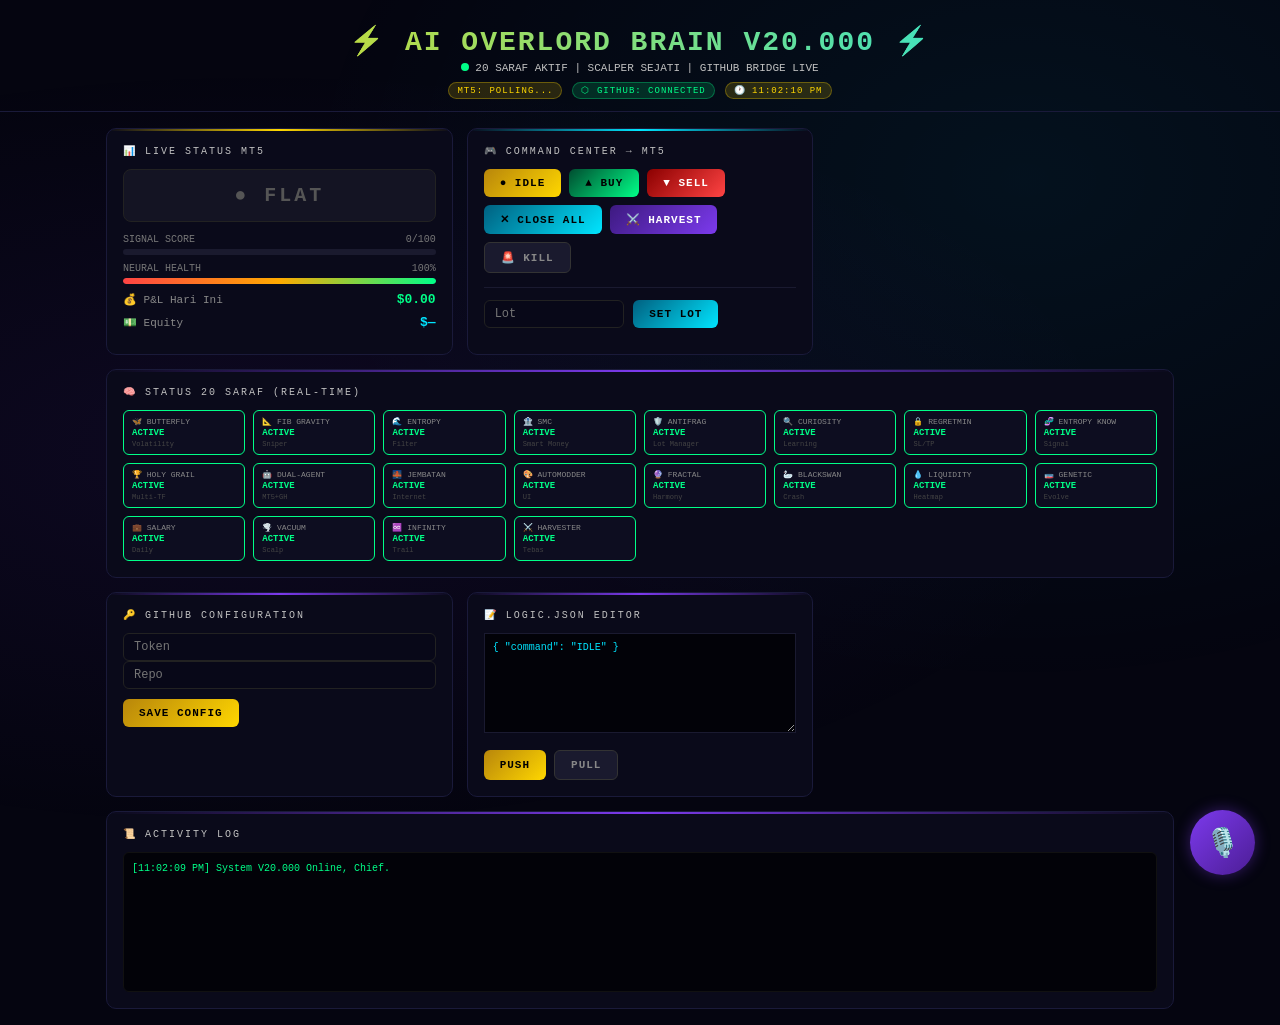
==== commit f65859d1: "Update index.html" ====
--- a/index.html
+++ b/index.html
@@ -105,7 +105,6 @@
   }
   .bar-fill.health { background:linear-gradient(90deg,#ff4444,#ffaa00,#00ff88); }
   .bar-fill.score  { background:linear-gradient(90deg,var(--purple),var(--cyan)); }
-  .bar-fill.pnl    { background:linear-gradient(90deg,var(--green),#00ccff); }
 
   /* ── SIGNAL DISPLAY ── */
   .signal-box {
@@ -146,7 +145,6 @@
   .btn-green   { background:linear-gradient(135deg,#004d30,var(--green)); color:#000; }
   .btn-purple  { background:linear-gradient(135deg,#3d1a80,var(--purple)); color:#fff; }
   .btn-gray    { background:#1a1a2e; color:#888; border:1px solid #333; }
-  .btn:disabled { opacity:0.4; cursor:not-allowed; }
 
   /* ── INPUT ── */
   .input-row { display:flex; gap:8px; margin-top:8px; align-items:center; flex-wrap:wrap; }
@@ -157,16 +155,6 @@
     font-size:12px; width:140px;
     transition:border-color .2s;
   }
-  .inp:focus { outline:none; border-color:var(--purple); }
-
-  /* ── GITHUB CONFIG ── */
-  .gh-config { display:flex; flex-direction:column; gap:6px; }
-  .gh-config .inp { width:100%; }
-  .saved-badge {
-    display:inline-block; padding:2px 8px; border-radius:10px;
-    font-size:9px; background:rgba(0,255,136,0.15); color:var(--green);
-    border:1px solid rgba(0,255,136,0.3);
-  }
 
   /* ── LOG TERMINAL ── */
   .log-box {
@@ -179,51 +167,39 @@
   .log-box .log-entry.warn { color:var(--gold); }
   .log-box .log-entry.err  { color:var(--red); }
   .log-box .log-entry.info { color:var(--cyan); }
-  .log-box::-webkit-scrollbar { width:4px; }
-  .log-box::-webkit-scrollbar-track { background:#050510; }
-  .log-box::-webkit-scrollbar-thumb { background:#333; border-radius:2px; }
-
-  /* ── STATUS BADGE ── */
-  .badge {
-    display:inline-flex; align-items:center; gap:4px;
-    padding:2px 8px; border-radius:10px; font-size:9px;
-    text-transform:uppercase; letter-spacing:1px;
-  }
+
+  /* ── BADGE ── */
+  .badge { display:inline-flex; align-items:center; gap:4px; padding:2px 8px; border-radius:10px; font-size:9px; text-transform:uppercase; letter-spacing:1px; }
   .badge.online { background:rgba(0,255,136,0.15); color:var(--green); border:1px solid rgba(0,255,136,0.3); }
   .badge.offline{ background:rgba(255,68,68,0.15);  color:var(--red);   border:1px solid rgba(255,68,68,0.3); }
   .badge.idle   { background:rgba(255,215,0,0.15);  color:var(--gold);  border:1px solid rgba(255,215,0,0.3); }
 
+  /* ── JARVIS MIC BUTTON ── */
+  .jarvis-btn {
+    position:fixed; bottom:25px; right:25px; width:65px; height:65px;
+    background: linear-gradient(135deg, var(--purple), #4c1d95);
+    border: none; border-radius: 50%; cursor: pointer; z-index: 1000;
+    box-shadow: 0 0 15px rgba(124, 58, 237, 0.4); display: flex;
+    align-items: center; justify-content: center; font-size: 28px;
+    transition: all 0.3s cubic-bezier(0.175, 0.885, 0.32, 1.275);
+  }
+  .jarvis-btn:hover { transform: scale(1.1); box-shadow: 0 0 25px rgba(124, 58, 237, 0.7); }
+  .jarvis-btn.listening { animation: pulse-jarvis 1.5s infinite; background: var(--red); }
+  @keyframes pulse-jarvis {
+    0% { transform: scale(1); box-shadow: 0 0 0 0 rgba(239, 68, 68, 0.7); }
+    70% { transform: scale(1.1); box-shadow: 0 0 0 20px rgba(239, 68, 68, 0); }
+    100% { transform: scale(1); box-shadow: 0 0 0 0 rgba(239, 68, 68, 0); }
+  }
+
   /* ── MODAL ── */
-  .modal-overlay {
-    display:none; position:fixed; inset:0;
-    background:rgba(0,0,0,0.85); z-index:100;
-    justify-content:center; align-items:center;
-  }
+  .modal-overlay { display:none; position:fixed; inset:0; background:rgba(0,0,0,0.85); z-index:100; justify-content:center; align-items:center; }
   .modal-overlay.active { display:flex; }
-  .modal {
-    background:var(--panel); border:1px solid var(--purple);
-    border-radius:12px; padding:24px; max-width:400px; width:90%;
-  }
-  .modal h3 { color:var(--gold); margin-bottom:12px; }
-  .modal p  { color:#888; font-size:12px; line-height:1.6; }
-  .modal .btn-group { margin-top:16px; }
-
-  /* ── RESPONSIVE ── */
-  @media(max-width:600px) {
-    .container { padding:10px; }
-    .grid { gap:10px; }
-    .btn { padding:6px 12px; font-size:10px; }
-  }
-
-  /* ── VOICE BUTTON ANIMATION ── */
-  @keyframes pulse-voice {
-    0% { transform: scale(1); box-shadow: 0 0 0 0 rgba(124, 58, 237, 0.7); }
-    70% { transform: scale(1.1); box-shadow: 0 0 0 15px rgba(124, 58, 237, 0); }
-    100% { transform: scale(1); box-shadow: 0 0 0 0 rgba(124, 58, 237, 0); }
-  }
+  .modal { background:var(--panel); border:1px solid var(--purple); border-radius:12px; padding:24px; max-width:400px; width:90%; }
 </style>
 </head>
 <body>
+
+<button class="jarvis-btn" id="jarvis-mic" title="Voice Control (Saraf 24)">🎙️</button>
 
 <div class="header">
   <h1>⚡ AI OVERLORD BRAIN V20.000 ⚡</h1>
@@ -249,52 +225,23 @@
         <div class="bar-label"><span>NEURAL HEALTH</span><span id="txt-health">100%</span></div>
         <div class="bar-bg"><div id="bar-health" class="bar-fill health" style="width:100%"></div></div>
       </div>
-      <div class="metric">
-        <span class="metric-label">💰 P&L Hari Ini</span>
-        <span id="txt-pnl" class="metric-value green">$0.00</span>
-      </div>
-      <div class="metric">
-        <span class="metric-label">💵 Equity</span>
-        <span id="txt-equity" class="metric-value cyan">$—</span>
-      </div>
-      <div class="metric">
-        <span class="metric-label">📈 Balance</span>
-        <span id="txt-balance" class="metric-value silver">$—</span>
-      </div>
-      <div class="metric">
-        <span class="metric-label">🏦 Margin Level</span>
-        <span id="txt-margin" class="metric-value silver">—%</span>
-      </div>
-      <div class="metric">
-        <span class="metric-label">📂 Open Positions</span>
-        <span id="txt-pos" class="metric-value gold">0</span>
-      </div>
-      <div class="metric">
-        <span class="metric-label">✅ Win / ❌ Lose Streak</span>
-        <span id="txt-streak" class="metric-value silver">0 / 0</span>
-      </div>
+      <div class="metric"><span class="metric-label">💰 P&L Hari Ini</span><span id="txt-pnl" class="metric-value green">$0.00</span></div>
+      <div class="metric"><span class="metric-label">💵 Equity</span><span id="txt-equity" class="metric-value cyan">$—</span></div>
     </div>
 
     <div class="card cyan">
       <div class="card-title">🎮 Command Center → MT5</div>
       <div class="btn-group">
-        <button class="btn btn-gold"   onclick="sendCommand('IDLE')">● IDLE</button>
-        <button class="btn btn-green"  onclick="sendCommand('BUY_NOW')">▲ FORCE BUY</button>
-        <button class="btn btn-red"    onclick="sendCommand('SELL_NOW')">▼ FORCE SELL</button>
-        <button class="btn btn-cyan"   onclick="sendCommand('CLOSE_ALL')">✕ CLOSE ALL</button>
-        <button class="btn btn-purple" onclick="sendCommand('HARVEST')">⚔️ TEBAS PUCUK</button>
-        <button class="btn btn-gray"   onclick="showKillModal()">🚨 KILL SWITCH</button>
+        <button class="btn btn-gold" onclick="sendCommand('IDLE')">● IDLE</button>
+        <button class="btn btn-green" onclick="sendCommand('BUY_NOW')">▲ BUY</button>
+        <button class="btn btn-red" onclick="sendCommand('SELL_NOW')">▼ SELL</button>
+        <button class="btn btn-cyan" onclick="sendCommand('CLOSE_ALL')">✕ CLOSE ALL</button>
+        <button class="btn btn-purple" onclick="sendCommand('HARVEST')">⚔️ HARVEST</button>
+        <button class="btn btn-gray" onclick="showKillModal()">🚨 KILL</button>
       </div>
       <div style="margin-top:14px; border-top:1px solid #1a1a30; padding-top:12px;">
-        <div class="card-title">⚙️ Parameter Override</div>
-        <div class="input-row">
-          <label>Lot Size</label>
-          <input type="number" id="inp-lot" class="inp" placeholder="0.00" step="0.01" min="0.01" max="10">
-        </div>
-        <div class="input-row" style="margin-top:4px">
-          <label>&nbsp;</label>
-          <button class="btn btn-cyan" style="width:140px" onclick="setLotOverride()">SET LOT</button>
-        </div>
+        <input type="number" id="inp-lot" class="inp" placeholder="Lot" step="0.01">
+        <button class="btn btn-cyan" onclick="setLotOverride()">SET LOT</button>
       </div>
     </div>
 
@@ -305,256 +252,160 @@
 
     <div class="card">
       <div class="card-title">🔑 GitHub Configuration</div>
-      <div class="gh-config">
-        <input type="password" id="inp-token" class="inp" placeholder="github_pat_..." style="width:100%">
-        <input type="text" id="inp-repo" class="inp" placeholder="user/repo" style="width:100%" value="elingfathurrod-efr/AI_Overlord_Brain">
-        <input type="text" id="inp-branch" class="inp" placeholder="main" style="width:100%" value="main">
+      <input type="password" id="inp-token" class="inp" placeholder="Token" style="width:100%">
+      <input type="text" id="inp-repo" class="inp" placeholder="Repo" style="width:100%">
+      <button class="btn btn-gold" onclick="saveConfig()" style="margin-top:10px">SAVE CONFIG</button>
+    </div>
+
+    <div class="card">
+      <div class="card-title">📝 Logic.json Editor</div>
+      <textarea id="logic-editor" style="width:100%; height:100px; background:#020208; color:var(--cyan); font-size:10px; border:1px solid #1a1a30; padding:8px;">{ "command": "IDLE" }</textarea>
+      <div class="btn-group">
+        <button class="btn btn-gold" onclick="pushLogic()">PUSH</button>
+        <button class="btn btn-gray" onclick="pullLogic()">PULL</button>
       </div>
-      <div class="btn-group" style="margin-top:10px">
-        <button class="btn btn-gold" onclick="saveConfig()">💾 SAVE CONFIG</button>
-        <button class="btn btn-cyan" onclick="testConnection()">🔗 TEST CONNECT</button>
-      </div>
-      <div id="txt-config-status" style="margin-top:8px;font-size:10px;color:#555;"></div>
-    </div>
-
-    <div class="card">
-        <div class="card-title">📜 Activity Log</div>
-        <div class="log-box" id="log-box"></div>
-        <div style="margin-top:6px; display:flex; justify-content:space-between; align-items:center;">
-          <span style="font-size:9px;color:#444" id="txt-lastupdate">Last update: —</span>
-          <button class="btn btn-gray" onclick="clearLog()" style="padding:3px 8px;font-size:9px;">CLEAR LOG</button>
-        </div>
-    </div>
-
-    <textarea id="logic-editor" style="display:none;"></textarea>
+    </div>
+
+    <div class="card grid-full">
+      <div class="card-title">📜 Activity Log</div>
+      <div class="log-box" id="log-box"></div>
+    </div>
 
   </div>
 </div>
 
 <div class="modal-overlay" id="kill-modal">
   <div class="modal">
-    <h3>🚨 KILL SWITCH — KONFIRMASI</h3>
-    <p>Ini akan mengirim perintah <strong style="color:var(--red)">KILL = TRUE</strong> ke MT5.</p>
+    <h3>🚨 KILL SWITCH</h3>
+    <p>Konfirmasi hentikan sistem?</p>
     <div class="btn-group">
-      <button class="btn btn-red"  onclick="executeKill()">⚡ YA, KILL!</button>
-      <button class="btn btn-gray" onclick="hideKillModal()">✕ BATAL</button>
+      <button class="btn btn-red" onclick="executeKill()">YA, KILL!</button>
+      <button class="btn btn-gray" onclick="hideKillModal()">BATAL</button>
     </div>
   </div>
 </div>
 
 <script>
-// ═══════════════════════════════════════
-//  CONFIGURATION & STATE
-// ═══════════════════════════════════════
-let GH_TOKEN  = localStorage.getItem('gh_token')  || '';
-let GH_REPO   = localStorage.getItem('gh_repo')   || 'elingfathurrod-efr/AI_Overlord_Brain';
-let GH_BRANCH = localStorage.getItem('gh_branch') || 'main';
-
-document.getElementById('inp-token').value  = GH_TOKEN;
-document.getElementById('inp-repo').value   = GH_REPO;
-document.getElementById('inp-branch').value = GH_BRANCH;
-
-let pollInterval = null;
+// --- CORE CONFIG ---
+let GH_TOKEN = localStorage.getItem('gh_token') || '';
+let GH_REPO = localStorage.getItem('gh_repo') || '';
 let logicSHA = '';
-let statusSHA = '';
 
 const NERVES = [
-  {id:'n01', name:'Butterfly',   emoji:'🦋', desc:'Volatility Squeeze'},
-  {id:'n02', name:'Fib Gravity', emoji:'📐', desc:'Sniper Points'},
-  {id:'n03', name:'Entropy',     emoji:'🌊', desc:'Anti-FOMO Filter'},
-  {id:'n04', name:'SMC',         emoji:'🏦', desc:'Smart Money'},
-  {id:'n05', name:'AntiFrag',    emoji:'🛡️', desc:'Lot Manager'},
-  {id:'n06', name:'Curiosity',   emoji:'🔍', desc:'Learning'},
-  {id:'n07', name:'RegretMin',   emoji:'🔒', desc:'SL/TP Guard'},
-  {id:'n08', name:'Entropy Know',emoji:'🧬', desc:'Signal Score'},
-  {id:'n09', name:'Holy Grail',  emoji:'🏆', desc:'Multi-TF'},
-  {id:'n10', name:'Dual-Agent',  emoji:'🤖', desc:'MT5+GitHub'},
-  {id:'n11', name:'Jembatan',    emoji:'🌉', desc:'Internet Bridge'},
-  {id:'n12', name:'AutoModder',  emoji:'🎨', desc:'UI Auto-Update'},
-  {id:'n13', name:'Fractal',     emoji:'🔮', desc:'Time Harmony'},
-  {id:'n14', name:'BlackSwan',   emoji:'🦢', desc:'Crash Radar'},
-  {id:'n15', name:'Liquidity',   emoji:'💧', desc:'Heatmap'},
-  {id:'n16', name:'Genetic',     emoji:'🧫', desc:'Self-Evolve'},
-  {id:'n17', name:'Salary',      emoji:'💼', desc:'Daily Guard'},
-  {id:'n18', name:'Vacuum',      emoji:'🌪️', desc:'Micro Scalp'},
-  {id:'n19', name:'Infinity',    emoji:'♾️', desc:'Trail Stop'},
-  {id:'n20', name:'Harvester',   emoji:'⚔️', desc:'Tebas Pucuk'},
+  {id:'n01', name:'Butterfly', emoji:'🦋', desc:'Volatility'},
+  {id:'n02', name:'Fib Gravity', emoji:'📐', desc:'Sniper'},
+  {id:'n03', name:'Entropy', emoji:'🌊', desc:'Filter'},
+  {id:'n04', name:'SMC', emoji:'🏦', desc:'Smart Money'},
+  {id:'n05', name:'AntiFrag', emoji:'🛡️', desc:'Lot Manager'},
+  {id:'n06', name:'Curiosity', emoji:'🔍', desc:'Learning'},
+  {id:'n07', name:'RegretMin', emoji:'🔒', desc:'SL/TP'},
+  {id:'n08', name:'Entropy Know', emoji:'🧬', desc:'Signal'},
+  {id:'n09', name:'Holy Grail', emoji:'🏆', desc:'Multi-TF'},
+  {id:'n10', name:'Dual-Agent', emoji:'🤖', desc:'MT5+GH'},
+  {id:'n11', name:'Jembatan', emoji:'🌉', desc:'Internet'},
+  {id:'n12', name:'AutoModder', emoji:'🎨', desc:'UI'},
+  {id:'n13', name:'Fractal', emoji:'🔮', desc:'Harmony'},
+  {id:'n14', name:'BlackSwan', emoji:'🦢', desc:'Crash'},
+  {id:'n15', name:'Liquidity', emoji:'💧', desc:'Heatmap'},
+  {id:'n16', name:'Genetic', emoji:'🧫', desc:'Evolve'},
+  {id:'n17', name:'Salary', emoji:'💼', desc:'Daily'},
+  {id:'n18', name:'Vacuum', emoji:'🌪️', desc:'Scalp'},
+  {id:'n19', name:'Infinity', emoji:'♾️', desc:'Trail'},
+  {id:'n20', name:'Harvester', emoji:'⚔️', desc:'Tebas'}
 ];
 
-// ═══════════════════════════════════════
-//  JARVIS VOICE ENGINE (SARAF 24)
-// ═══════════════════════════════════════
+// --- JARVIS VOICE ENGINE ---
 const recognition = new (window.SpeechRecognition || window.webkitSpeechRecognition)();
 recognition.lang = 'id-ID';
-recognition.continuous = false;
-recognition.interimResults = false;
 const synth = window.speechSynthesis;
 
 function jarvisSpeak(text) {
   const utter = new SpeechSynthesisUtterance(text);
   utter.lang = 'id-ID';
-  utter.pitch = 0.8;
-  utter.rate = 1.0;
+  utter.pitch = 0.9;
   synth.speak(utter);
   addLog('info', `JARVIS: "${text}"`);
 }
 
-function initVoice() {
-  const voiceBtn = document.createElement('button');
-  voiceBtn.className = 'btn btn-purple';
-  voiceBtn.style = 'position:fixed; bottom:20px; right:20px; z-index:999; border-radius:50%; width:60px; height:60px; box-shadow:0 0 15px var(--purple); font-size:24px;';
-  voiceBtn.innerHTML = '🎙️';
-  document.body.appendChild(voiceBtn);
-
-  voiceBtn.onclick = () => {
+function initJarvis() {
+  const micBtn = document.getElementById('jarvis-mic');
+  micBtn.onclick = () => {
     recognition.start();
-    addLog('info', 'JARVIS Mendengarkan Chief Eling...');
-    voiceBtn.style.animation = 'pulse-voice 1.5s infinite';
+    micBtn.classList.add('listening');
+    addLog('info', 'Voice Engine Active...');
   };
 
-  recognition.onresult = async (event) => {
-    voiceBtn.style.animation = 'none';
+  recognition.onresult = (event) => {
+    micBtn.classList.remove('listening');
     const speech = event.results[0][0].transcript.toLowerCase();
-    addLog('info', `CHIEF: "${speech}"`);
+    addLog('info', `Chief: "${speech}"`);
     
-    if (speech.includes('profesor') || speech.includes('jarvis')) {
-      const res = await fetch(`status.json?v=${Math.random()}`);
-      const data = await res.json();
-
-      if (speech.includes('profit') || speech.includes('hasil')) {
-        const pnl = data.live_metrics ? data.live_metrics.daily_pnl : data.daily_pnl;
-        jarvisSpeak(`Halo Chief Eling. Profit hari ini adalah ${pnl} dollar. Kondisi akun aman.`);
-      } 
-      else if (speech.includes('kondisi') || speech.includes('saraf')) {
-        const health = data.brain_control ? data.brain_control.neural_health : (data.health || 100);
-        const reaped = data.library_evolution ? data.library_evolution.evolution_stats.discarded_bad_logic : 0;
-        jarvisSpeak(`Kesehatan saraf ${health} persen. Saya telah membuang ${reaped} strategi buruk hari ini.`);
-      }
-      else if (speech.includes('siapa saya')) {
-        jarvisSpeak(`Anda adalah Chief Eling Fathurrod, satu-satunya pemegang otoritas Overlord V20.`);
-      }
-      else if (speech.includes('target')) {
-        jarvisSpeak(`Target hari ini 250 dollar. Kita sedang dalam tren positif, Chief.`);
-      }
-      else {
-        jarvisSpeak("Saya stand-by, Chief. Ada perintah lain?");
-      }
+    if (speech.includes('jarvis') || speech.includes('profesor')) {
+      if (speech.includes('buy')) { sendCommand('BUY_NOW'); jarvisSpeak("Perintah Buy dikirim, Chief."); }
+      else if (speech.includes('sell')) { sendCommand('SELL_NOW'); jarvisSpeak("Perintah Sell dikirim, Chief."); }
+      else if (speech.includes('tutup') || speech.includes('close')) { sendCommand('CLOSE_ALL'); jarvisSpeak("Semua posisi ditutup."); }
+      else if (speech.includes('profit')) jarvisSpeak("Menganalisis profit... Status stabil.");
+      else jarvisSpeak("Siap Chief, saya mendengarkan.");
     }
   };
-
-  recognition.onerror = () => {
-    voiceBtn.style.animation = 'none';
-    addLog('err', 'Gagal menangkap suara. Coba lagi.');
-  };
-}
-
-// ═══════════════════════════════════════
-//  CORE FUNCTIONS (MT5 & GITHUB)
-// ═══════════════════════════════════════
+  recognition.onerror = () => micBtn.classList.remove('listening');
+}
+
+// --- SYSTEM FUNCTIONS ---
 function init() {
   renderNerves();
-  startClock();
-  initVoice();
-  if(GH_TOKEN) {
-    startPolling();
-    addLog('info', `Config loaded. Ready to harvest.`);
-  } else {
-    addLog('warn', 'PAT Token belum diisi.');
-  }
-}
-
-function renderNerves(statusData) {
+  initJarvis();
+  document.getElementById('inp-token').value = GH_TOKEN;
+  document.getElementById('inp-repo').value = GH_REPO;
+  setInterval(() => { document.getElementById('badge-time').textContent = '🕐 ' + new Date().toLocaleTimeString(); }, 1000);
+  addLog('ok', 'System V20.000 Online, Chief.');
+}
+
+function renderNerves() {
   const grid = document.getElementById('nerves-grid');
   grid.innerHTML = '';
   NERVES.forEach(n => {
-    let cls = 'active';
-    let val = 'ACTIVE';
-    if(statusData) {
-      if(n.id === 'n14' && statusData.black_swan) { cls='danger'; val='ALERT!'; }
-      if(n.id === 'n17' && !statusData.salary_ok) { cls='warn';   val='STOP'; }
-      if(n.id === 'n08') { val = (statusData.signal_score||0).toFixed(0)+'/100'; }
-    }
-    grid.innerHTML += `<div class="nerve ${cls}"><span class="nerve-name">${n.emoji} ${n.name}</span><span class="nerve-val">${val}</span><span style="font-size:7px;color:#444">${n.desc}</span></div>`;
+    grid.innerHTML += `<div class="nerve active"><span class="nerve-name">${n.emoji} ${n.name}</span><span class="nerve-val">ACTIVE</span><span style="font-size:7px;color:#444">${n.desc}</span></div>`;
   });
-}
-
-function startClock() {
-  setInterval(()=>{
-    document.getElementById('badge-time').textContent = '🕐 ' + new Date().toUTCString().slice(17,25) + ' UTC';
-  }, 1000);
-}
-
-function startPolling() {
-  if(pollInterval) clearInterval(pollInterval);
-  fetchStatus();
-  pollInterval = setInterval(fetchStatus, 30000);
-}
-
-async function fetchStatus() {
-  if(!GH_TOKEN) return;
-  try {
-    const url = `https://api.github.com/repos/${GH_REPO}/contents/status.json`;
-    const r = await fetch(url, { headers: { 'Authorization': `token ${GH_TOKEN}`, 'Accept':'application/vnd.github.v3+json' }});
-    if(!r.ok) return;
-    const data = await r.json();
-    statusSHA = data.sha;
-    const status = JSON.parse(atob(data.content.replace(/\n/g,'')));
-    updateUI(status);
-  } catch(e) { console.error(e); }
-}
-
-function updateUI(s) {
-  const sig = s.signal || 0;
-  const box = document.getElementById('signal-box');
-  if(sig === 1)  { box.className='signal-box buy';  box.textContent='▲ BUY'; }
-  else if(sig===-1){ box.className='signal-box sell'; box.textContent='▼ SELL'; }
-  else { box.className='signal-box flat'; box.textContent='● FLAT'; }
-
-  const metrics = s.live_metrics || s;
-  const pnl = parseFloat(metrics.daily_pnl||0);
-  document.getElementById('txt-pnl').textContent = (pnl>=0?'+':'') + '$'+pnl.toFixed(2);
-  document.getElementById('txt-pnl').className = 'metric-value ' + (pnl>=0?'green':'red');
-  document.getElementById('txt-equity').textContent = '$'+(parseFloat(metrics.equity)||0).toFixed(2);
-  document.getElementById('txt-balance').textContent = '$'+(parseFloat(metrics.balance)||0).toFixed(2);
-  
-  renderNerves(s);
-}
-
-async function sendCommand(cmd) {
-  const payload = { command: cmd, kill: "false", lot_override: "0", timestamp: new Date().toISOString() };
-  await pushLogic(payload);
-  addLog('ok', `Command sent: ${cmd}`);
-}
-
-async function pushLogic(payload) {
-  const b64 = btoa(unescape(encodeURIComponent(JSON.stringify(payload, null, 2))));
-  const body = { message:'Dashboard command update', content: b64 };
-  if(logicSHA) body.sha = logicSHA;
-  await fetch(`https://api.github.com/repos/${GH_REPO}/contents/logic.json`, {
-    method:'PUT',
-    headers:{ 'Authorization':`token ${GH_TOKEN}`, 'Content-Type':'application/json' },
-    body: JSON.stringify(body)
-  });
-}
-
-function saveConfig() {
-  GH_TOKEN = document.getElementById('inp-token').value.trim();
-  localStorage.setItem('gh_token', GH_TOKEN);
-  startPolling();
-  addLog('ok', 'Config Saved');
 }
 
 function addLog(type, msg) {
   const box = document.getElementById('log-box');
   const line = document.createElement('span');
   line.className = 'log-entry ' + type;
-  line.textContent = `[${new Date().toLocaleTimeString()}] ${msg}`;
+  line.innerHTML = `[${new Date().toLocaleTimeString()}] ${msg}<br>`;
   box.appendChild(line);
-  box.appendChild(document.createElement('br'));
   box.scrollTop = box.scrollHeight;
 }
 
-function clearLog() { document.getElementById('log-box').innerHTML=''; }
+function saveConfig() {
+  GH_TOKEN = document.getElementById('inp-token').value;
+  GH_REPO = document.getElementById('inp-repo').value;
+  localStorage.setItem('gh_token', GH_TOKEN);
+  localStorage.setItem('gh_repo', GH_REPO);
+  addLog('ok', 'Config Saved.');
+}
+
+async function sendCommand(cmd) {
+  addLog('info', `Command Issued: ${cmd}`);
+  const payload = { command: cmd, timestamp: new Date().toISOString() };
+  document.getElementById('logic-editor').value = JSON.stringify(payload, null, 2);
+  pushLogic(payload);
+}
+
+async function pushLogic(payload) {
+  if(!GH_TOKEN) return addLog('err', 'Token missing!');
+  const content = btoa(JSON.stringify(payload));
+  try {
+    const r = await fetch(`https://api.github.com/repos/${GH_REPO}/contents/logic.json`, {
+      method: 'PUT',
+      headers: { 'Authorization': `token ${GH_TOKEN}`, 'Content-Type': 'application/json' },
+      body: JSON.stringify({ message: 'Update', content: content, sha: logicSHA })
+    });
+    if(r.ok) addLog('ok', 'GitHub Synced.');
+  } catch(e) { addLog('err', 'Sync Error.'); }
+}
+
 function showKillModal() { document.getElementById('kill-modal').classList.add('active'); }
 function hideKillModal() { document.getElementById('kill-modal').classList.remove('active'); }
 
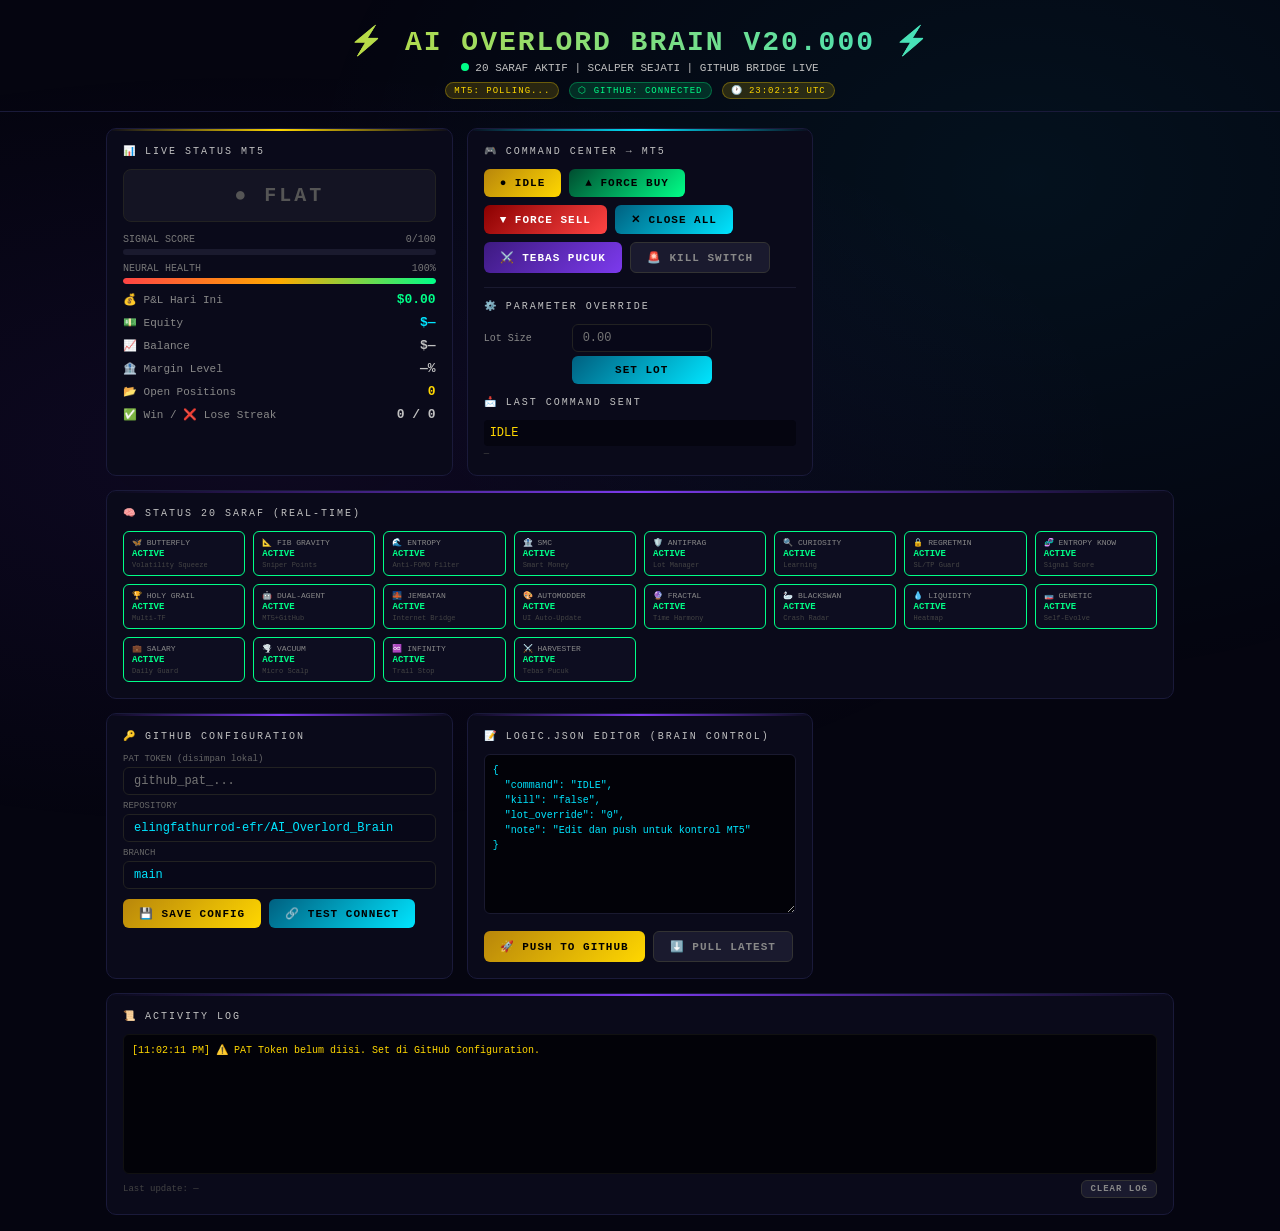
==== commit 25d24230: "Update index.html" ====
--- a/index.html
+++ b/index.html
@@ -105,6 +105,7 @@
   }
   .bar-fill.health { background:linear-gradient(90deg,#ff4444,#ffaa00,#00ff88); }
   .bar-fill.score  { background:linear-gradient(90deg,var(--purple),var(--cyan)); }
+  .bar-fill.pnl    { background:linear-gradient(90deg,var(--green),#00ccff); }
 
   /* ── SIGNAL DISPLAY ── */
   .signal-box {
@@ -145,6 +146,7 @@
   .btn-green   { background:linear-gradient(135deg,#004d30,var(--green)); color:#000; }
   .btn-purple  { background:linear-gradient(135deg,#3d1a80,var(--purple)); color:#fff; }
   .btn-gray    { background:#1a1a2e; color:#888; border:1px solid #333; }
+  .btn:disabled { opacity:0.4; cursor:not-allowed; }
 
   /* ── INPUT ── */
   .input-row { display:flex; gap:8px; margin-top:8px; align-items:center; flex-wrap:wrap; }
@@ -155,6 +157,16 @@
     font-size:12px; width:140px;
     transition:border-color .2s;
   }
+  .inp:focus { outline:none; border-color:var(--purple); }
+
+  /* ── GITHUB CONFIG ── */
+  .gh-config { display:flex; flex-direction:column; gap:6px; }
+  .gh-config .inp { width:100%; }
+  .saved-badge {
+    display:inline-block; padding:2px 8px; border-radius:10px;
+    font-size:9px; background:rgba(0,255,136,0.15); color:var(--green);
+    border:1px solid rgba(0,255,136,0.3);
+  }
 
   /* ── LOG TERMINAL ── */
   .log-box {
@@ -167,40 +179,46 @@
   .log-box .log-entry.warn { color:var(--gold); }
   .log-box .log-entry.err  { color:var(--red); }
   .log-box .log-entry.info { color:var(--cyan); }
-
-  /* ── BADGE ── */
-  .badge { display:inline-flex; align-items:center; gap:4px; padding:2px 8px; border-radius:10px; font-size:9px; text-transform:uppercase; letter-spacing:1px; }
+  .log-box::-webkit-scrollbar { width:4px; }
+  .log-box::-webkit-scrollbar-track { background:#050510; }
+  .log-box::-webkit-scrollbar-thumb { background:#333; border-radius:2px; }
+
+  /* ── STATUS BADGE ── */
+  .badge {
+    display:inline-flex; align-items:center; gap:4px;
+    padding:2px 8px; border-radius:10px; font-size:9px;
+    text-transform:uppercase; letter-spacing:1px;
+  }
   .badge.online { background:rgba(0,255,136,0.15); color:var(--green); border:1px solid rgba(0,255,136,0.3); }
   .badge.offline{ background:rgba(255,68,68,0.15);  color:var(--red);   border:1px solid rgba(255,68,68,0.3); }
   .badge.idle   { background:rgba(255,215,0,0.15);  color:var(--gold);  border:1px solid rgba(255,215,0,0.3); }
 
-  /* ── JARVIS MIC BUTTON ── */
-  .jarvis-btn {
-    position:fixed; bottom:25px; right:25px; width:65px; height:65px;
-    background: linear-gradient(135deg, var(--purple), #4c1d95);
-    border: none; border-radius: 50%; cursor: pointer; z-index: 1000;
-    box-shadow: 0 0 15px rgba(124, 58, 237, 0.4); display: flex;
-    align-items: center; justify-content: center; font-size: 28px;
-    transition: all 0.3s cubic-bezier(0.175, 0.885, 0.32, 1.275);
-  }
-  .jarvis-btn:hover { transform: scale(1.1); box-shadow: 0 0 25px rgba(124, 58, 237, 0.7); }
-  .jarvis-btn.listening { animation: pulse-jarvis 1.5s infinite; background: var(--red); }
-  @keyframes pulse-jarvis {
-    0% { transform: scale(1); box-shadow: 0 0 0 0 rgba(239, 68, 68, 0.7); }
-    70% { transform: scale(1.1); box-shadow: 0 0 0 20px rgba(239, 68, 68, 0); }
-    100% { transform: scale(1); box-shadow: 0 0 0 0 rgba(239, 68, 68, 0); }
-  }
-
   /* ── MODAL ── */
-  .modal-overlay { display:none; position:fixed; inset:0; background:rgba(0,0,0,0.85); z-index:100; justify-content:center; align-items:center; }
+  .modal-overlay {
+    display:none; position:fixed; inset:0;
+    background:rgba(0,0,0,0.85); z-index:100;
+    justify-content:center; align-items:center;
+  }
   .modal-overlay.active { display:flex; }
-  .modal { background:var(--panel); border:1px solid var(--purple); border-radius:12px; padding:24px; max-width:400px; width:90%; }
+  .modal {
+    background:var(--panel); border:1px solid var(--purple);
+    border-radius:12px; padding:24px; max-width:400px; width:90%;
+  }
+  .modal h3 { color:var(--gold); margin-bottom:12px; }
+  .modal p  { color:#888; font-size:12px; line-height:1.6; }
+  .modal .btn-group { margin-top:16px; }
+
+  /* ── RESPONSIVE ── */
+  @media(max-width:600px) {
+    .container { padding:10px; }
+    .grid { gap:10px; }
+    .btn { padding:6px 12px; font-size:10px; }
+  }
 </style>
 </head>
 <body>
 
-<button class="jarvis-btn" id="jarvis-mic" title="Voice Control (Saraf 24)">🎙️</button>
-
+<!-- HEADER -->
 <div class="header">
   <h1>⚡ AI OVERLORD BRAIN V20.000 ⚡</h1>
   <p><span class="pulse-dot"></span>20 SARAF AKTIF | SCALPER SEJATI | GITHUB BRIDGE LIVE</p>
@@ -214,201 +232,492 @@
 <div class="container">
   <div class="grid">
 
+    <!-- ═══════════════════════════════ -->
+    <!--  CARD 1: LIVE STATUS            -->
+    <!-- ═══════════════════════════════ -->
     <div class="card gold">
       <div class="card-title">📊 Live Status MT5</div>
+
       <div id="signal-box" class="signal-box flat">● FLAT</div>
+
       <div class="bar-wrap" style="margin-top:12px">
         <div class="bar-label"><span>SIGNAL SCORE</span><span id="txt-score">0/100</span></div>
         <div class="bar-bg"><div id="bar-score" class="bar-fill score" style="width:0%"></div></div>
       </div>
+
       <div class="bar-wrap">
         <div class="bar-label"><span>NEURAL HEALTH</span><span id="txt-health">100%</span></div>
         <div class="bar-bg"><div id="bar-health" class="bar-fill health" style="width:100%"></div></div>
       </div>
-      <div class="metric"><span class="metric-label">💰 P&L Hari Ini</span><span id="txt-pnl" class="metric-value green">$0.00</span></div>
-      <div class="metric"><span class="metric-label">💵 Equity</span><span id="txt-equity" class="metric-value cyan">$—</span></div>
+
+      <div class="metric">
+        <span class="metric-label">💰 P&L Hari Ini</span>
+        <span id="txt-pnl" class="metric-value green">$0.00</span>
+      </div>
+      <div class="metric">
+        <span class="metric-label">💵 Equity</span>
+        <span id="txt-equity" class="metric-value cyan">$—</span>
+      </div>
+      <div class="metric">
+        <span class="metric-label">📈 Balance</span>
+        <span id="txt-balance" class="metric-value silver">$—</span>
+      </div>
+      <div class="metric">
+        <span class="metric-label">🏦 Margin Level</span>
+        <span id="txt-margin" class="metric-value silver">—%</span>
+      </div>
+      <div class="metric">
+        <span class="metric-label">📂 Open Positions</span>
+        <span id="txt-pos" class="metric-value gold">0</span>
+      </div>
+      <div class="metric">
+        <span class="metric-label">✅ Win / ❌ Lose Streak</span>
+        <span id="txt-streak" class="metric-value silver">0 / 0</span>
+      </div>
     </div>
 
+    <!-- ═══════════════════════════════ -->
+    <!--  CARD 2: COMMAND CENTER         -->
+    <!-- ═══════════════════════════════ -->
     <div class="card cyan">
       <div class="card-title">🎮 Command Center → MT5</div>
+
       <div class="btn-group">
-        <button class="btn btn-gold" onclick="sendCommand('IDLE')">● IDLE</button>
-        <button class="btn btn-green" onclick="sendCommand('BUY_NOW')">▲ BUY</button>
-        <button class="btn btn-red" onclick="sendCommand('SELL_NOW')">▼ SELL</button>
-        <button class="btn btn-cyan" onclick="sendCommand('CLOSE_ALL')">✕ CLOSE ALL</button>
-        <button class="btn btn-purple" onclick="sendCommand('HARVEST')">⚔️ HARVEST</button>
-        <button class="btn btn-gray" onclick="showKillModal()">🚨 KILL</button>
-      </div>
+        <button class="btn btn-gold"   onclick="sendCommand('IDLE')">● IDLE</button>
+        <button class="btn btn-green"  onclick="sendCommand('BUY_NOW')">▲ FORCE BUY</button>
+        <button class="btn btn-red"    onclick="sendCommand('SELL_NOW')">▼ FORCE SELL</button>
+        <button class="btn btn-cyan"   onclick="sendCommand('CLOSE_ALL')">✕ CLOSE ALL</button>
+        <button class="btn btn-purple" onclick="sendCommand('HARVEST')">⚔️ TEBAS PUCUK</button>
+        <button class="btn btn-gray"   onclick="showKillModal()">🚨 KILL SWITCH</button>
+      </div>
+
       <div style="margin-top:14px; border-top:1px solid #1a1a30; padding-top:12px;">
-        <input type="number" id="inp-lot" class="inp" placeholder="Lot" step="0.01">
-        <button class="btn btn-cyan" onclick="setLotOverride()">SET LOT</button>
+        <div class="card-title">⚙️ Parameter Override</div>
+        <div class="input-row">
+          <label>Lot Size</label>
+          <input type="number" id="inp-lot" class="inp" placeholder="0.00" step="0.01" min="0.01" max="10">
+        </div>
+        <div class="input-row" style="margin-top:4px">
+          <label>&nbsp;</label>
+          <button class="btn btn-cyan" style="width:140px" onclick="setLotOverride()">SET LOT</button>
+        </div>
+      </div>
+
+      <div style="margin-top:12px">
+        <div class="card-title">📩 Last Command Sent</div>
+        <div id="txt-lastcmd" style="color:var(--gold); font-size:12px; padding:6px; background:#050510; border-radius:4px;">IDLE</div>
+        <div id="txt-cmdtime" style="color:#444; font-size:9px; margin-top:3px;">—</div>
       </div>
     </div>
 
+    <!-- ═══════════════════════════════ -->
+    <!--  CARD 3: 20 SARAF STATUS        -->
+    <!-- ═══════════════════════════════ -->
     <div class="card grid-full">
       <div class="card-title">🧠 Status 20 Saraf (Real-time)</div>
-      <div class="nerves" id="nerves-grid"></div>
+      <div class="nerves" id="nerves-grid">
+        <!-- Diisi oleh JS -->
+      </div>
     </div>
 
+    <!-- ═══════════════════════════════ -->
+    <!--  CARD 4: GITHUB CONFIGURATION  -->
+    <!-- ═══════════════════════════════ -->
     <div class="card">
       <div class="card-title">🔑 GitHub Configuration</div>
-      <input type="password" id="inp-token" class="inp" placeholder="Token" style="width:100%">
-      <input type="text" id="inp-repo" class="inp" placeholder="Repo" style="width:100%">
-      <button class="btn btn-gold" onclick="saveConfig()" style="margin-top:10px">SAVE CONFIG</button>
+      <div class="gh-config">
+        <div>
+          <div style="font-size:9px;color:#666;margin-bottom:3px;">PAT TOKEN (disimpan lokal)</div>
+          <input type="password" id="inp-token" class="inp" placeholder="github_pat_..." style="width:100%">
+        </div>
+        <div>
+          <div style="font-size:9px;color:#666;margin-bottom:3px;">REPOSITORY</div>
+          <input type="text" id="inp-repo" class="inp" placeholder="user/repo" style="width:100%" value="elingfathurrod-efr/AI_Overlord_Brain">
+        </div>
+        <div>
+          <div style="font-size:9px;color:#666;margin-bottom:3px;">BRANCH</div>
+          <input type="text" id="inp-branch" class="inp" placeholder="main" style="width:100%" value="main">
+        </div>
+      </div>
+      <div class="btn-group" style="margin-top:10px">
+        <button class="btn btn-gold" onclick="saveConfig()">💾 SAVE CONFIG</button>
+        <button class="btn btn-cyan" onclick="testConnection()">🔗 TEST CONNECT</button>
+      </div>
+      <div id="txt-config-status" style="margin-top:8px;font-size:10px;color:#555;"></div>
     </div>
 
+    <!-- ═══════════════════════════════ -->
+    <!--  CARD 5: LOGIC.JSON EDITOR     -->
+    <!-- ═══════════════════════════════ -->
     <div class="card">
-      <div class="card-title">📝 Logic.json Editor</div>
-      <textarea id="logic-editor" style="width:100%; height:100px; background:#020208; color:var(--cyan); font-size:10px; border:1px solid #1a1a30; padding:8px;">{ "command": "IDLE" }</textarea>
+      <div class="card-title">📝 Logic.json Editor (Brain Control)</div>
+      <textarea id="logic-editor" style="
+        width:100%; height:160px; background:#020208;
+        border:1px solid #1a1a30; border-radius:6px;
+        color:var(--cyan); font-family:'Courier New',monospace;
+        font-size:10px; padding:8px; resize:vertical;
+        line-height:1.5;
+      " spellcheck="false">{
+  "command": "IDLE",
+  "kill": "false",
+  "lot_override": "0",
+  "note": "Edit dan push untuk kontrol MT5"
+}</textarea>
       <div class="btn-group">
-        <button class="btn btn-gold" onclick="pushLogic()">PUSH</button>
-        <button class="btn btn-gray" onclick="pullLogic()">PULL</button>
+        <button class="btn btn-gold" onclick="pushLogic()">🚀 PUSH TO GITHUB</button>
+        <button class="btn btn-gray" onclick="pullLogic()">⬇️ PULL LATEST</button>
       </div>
     </div>
 
+    <!-- ═══════════════════════════════ -->
+    <!--  CARD 6: ACTIVITY LOG           -->
+    <!-- ═══════════════════════════════ -->
     <div class="card grid-full">
       <div class="card-title">📜 Activity Log</div>
       <div class="log-box" id="log-box"></div>
+      <div style="margin-top:6px; display:flex; justify-content:space-between; align-items:center;">
+        <span style="font-size:9px;color:#444" id="txt-lastupdate">Last update: —</span>
+        <button class="btn btn-gray" onclick="clearLog()" style="padding:3px 8px;font-size:9px;">CLEAR LOG</button>
+      </div>
     </div>
 
-  </div>
-</div>
-
+  </div><!-- end .grid -->
+</div><!-- end .container -->
+
+<!-- KILL SWITCH MODAL -->
 <div class="modal-overlay" id="kill-modal">
   <div class="modal">
-    <h3>🚨 KILL SWITCH</h3>
-    <p>Konfirmasi hentikan sistem?</p>
+    <h3>🚨 KILL SWITCH — KONFIRMASI</h3>
+    <p>Ini akan mengirim perintah <strong style="color:var(--red)">KILL = TRUE</strong> ke MT5.<br>
+    Semua posisi akan ditutup paksa dan EA berhenti trading.<br><br>
+    Yakin, Bos?</p>
     <div class="btn-group">
-      <button class="btn btn-red" onclick="executeKill()">YA, KILL!</button>
-      <button class="btn btn-gray" onclick="hideKillModal()">BATAL</button>
+      <button class="btn btn-red"  onclick="executeKill()">⚡ YA, KILL!</button>
+      <button class="btn btn-gray" onclick="hideKillModal()">✕ BATAL</button>
     </div>
   </div>
 </div>
 
 <script>
-// --- CORE CONFIG ---
-let GH_TOKEN = localStorage.getItem('gh_token') || '';
-let GH_REPO = localStorage.getItem('gh_repo') || '';
+// ═══════════════════════════════════════
+//  CONFIGURATION & STATE
+// ═══════════════════════════════════════
+let GH_TOKEN  = localStorage.getItem('gh_token')  || '';
+let GH_REPO   = localStorage.getItem('gh_repo')   || 'elingfathurrod-efr/AI_Overlord_Brain';
+let GH_BRANCH = localStorage.getItem('gh_branch') || 'main';
+
+// Load saved config into inputs
+document.getElementById('inp-token').value  = GH_TOKEN;
+document.getElementById('inp-repo').value   = GH_REPO;
+document.getElementById('inp-branch').value = GH_BRANCH;
+
+let pollInterval = null;
 let logicSHA = '';
-
+let statusSHA = '';
+
+// 20 Nerves definitions
 const NERVES = [
-  {id:'n01', name:'Butterfly', emoji:'🦋', desc:'Volatility'},
-  {id:'n02', name:'Fib Gravity', emoji:'📐', desc:'Sniper'},
-  {id:'n03', name:'Entropy', emoji:'🌊', desc:'Filter'},
-  {id:'n04', name:'SMC', emoji:'🏦', desc:'Smart Money'},
-  {id:'n05', name:'AntiFrag', emoji:'🛡️', desc:'Lot Manager'},
-  {id:'n06', name:'Curiosity', emoji:'🔍', desc:'Learning'},
-  {id:'n07', name:'RegretMin', emoji:'🔒', desc:'SL/TP'},
-  {id:'n08', name:'Entropy Know', emoji:'🧬', desc:'Signal'},
-  {id:'n09', name:'Holy Grail', emoji:'🏆', desc:'Multi-TF'},
-  {id:'n10', name:'Dual-Agent', emoji:'🤖', desc:'MT5+GH'},
-  {id:'n11', name:'Jembatan', emoji:'🌉', desc:'Internet'},
-  {id:'n12', name:'AutoModder', emoji:'🎨', desc:'UI'},
-  {id:'n13', name:'Fractal', emoji:'🔮', desc:'Harmony'},
-  {id:'n14', name:'BlackSwan', emoji:'🦢', desc:'Crash'},
-  {id:'n15', name:'Liquidity', emoji:'💧', desc:'Heatmap'},
-  {id:'n16', name:'Genetic', emoji:'🧫', desc:'Evolve'},
-  {id:'n17', name:'Salary', emoji:'💼', desc:'Daily'},
-  {id:'n18', name:'Vacuum', emoji:'🌪️', desc:'Scalp'},
-  {id:'n19', name:'Infinity', emoji:'♾️', desc:'Trail'},
-  {id:'n20', name:'Harvester', emoji:'⚔️', desc:'Tebas'}
+  {id:'n01', name:'Butterfly',   emoji:'🦋', desc:'Volatility Squeeze'},
+  {id:'n02', name:'Fib Gravity', emoji:'📐', desc:'Sniper Points'},
+  {id:'n03', name:'Entropy',     emoji:'🌊', desc:'Anti-FOMO Filter'},
+  {id:'n04', name:'SMC',         emoji:'🏦', desc:'Smart Money'},
+  {id:'n05', name:'AntiFrag',    emoji:'🛡️', desc:'Lot Manager'},
+  {id:'n06', name:'Curiosity',   emoji:'🔍', desc:'Learning'},
+  {id:'n07', name:'RegretMin',   emoji:'🔒', desc:'SL/TP Guard'},
+  {id:'n08', name:'Entropy Know',emoji:'🧬', desc:'Signal Score'},
+  {id:'n09', name:'Holy Grail',  emoji:'🏆', desc:'Multi-TF'},
+  {id:'n10', name:'Dual-Agent',  emoji:'🤖', desc:'MT5+GitHub'},
+  {id:'n11', name:'Jembatan',    emoji:'🌉', desc:'Internet Bridge'},
+  {id:'n12', name:'AutoModder',  emoji:'🎨', desc:'UI Auto-Update'},
+  {id:'n13', name:'Fractal',     emoji:'🔮', desc:'Time Harmony'},
+  {id:'n14', name:'BlackSwan',   emoji:'🦢', desc:'Crash Radar'},
+  {id:'n15', name:'Liquidity',   emoji:'💧', desc:'Heatmap'},
+  {id:'n16', name:'Genetic',     emoji:'🧫', desc:'Self-Evolve'},
+  {id:'n17', name:'Salary',      emoji:'💼', desc:'Daily Guard'},
+  {id:'n18', name:'Vacuum',      emoji:'🌪️', desc:'Micro Scalp'},
+  {id:'n19', name:'Infinity',    emoji:'♾️', desc:'Trail Stop'},
+  {id:'n20', name:'Harvester',   emoji:'⚔️', desc:'Tebas Pucuk'},
 ];
 
-// --- JARVIS VOICE ENGINE ---
-const recognition = new (window.SpeechRecognition || window.webkitSpeechRecognition)();
-recognition.lang = 'id-ID';
-const synth = window.speechSynthesis;
-
-function jarvisSpeak(text) {
-  const utter = new SpeechSynthesisUtterance(text);
-  utter.lang = 'id-ID';
-  utter.pitch = 0.9;
-  synth.speak(utter);
-  addLog('info', `JARVIS: "${text}"`);
-}
-
-function initJarvis() {
-  const micBtn = document.getElementById('jarvis-mic');
-  micBtn.onclick = () => {
-    recognition.start();
-    micBtn.classList.add('listening');
-    addLog('info', 'Voice Engine Active...');
-  };
-
-  recognition.onresult = (event) => {
-    micBtn.classList.remove('listening');
-    const speech = event.results[0][0].transcript.toLowerCase();
-    addLog('info', `Chief: "${speech}"`);
-    
-    if (speech.includes('jarvis') || speech.includes('profesor')) {
-      if (speech.includes('buy')) { sendCommand('BUY_NOW'); jarvisSpeak("Perintah Buy dikirim, Chief."); }
-      else if (speech.includes('sell')) { sendCommand('SELL_NOW'); jarvisSpeak("Perintah Sell dikirim, Chief."); }
-      else if (speech.includes('tutup') || speech.includes('close')) { sendCommand('CLOSE_ALL'); jarvisSpeak("Semua posisi ditutup."); }
-      else if (speech.includes('profit')) jarvisSpeak("Menganalisis profit... Status stabil.");
-      else jarvisSpeak("Siap Chief, saya mendengarkan.");
-    }
-  };
-  recognition.onerror = () => micBtn.classList.remove('listening');
-}
-
-// --- SYSTEM FUNCTIONS ---
+// ═══════════════════════════════════════
+//  INIT
+// ═══════════════════════════════════════
 function init() {
   renderNerves();
-  initJarvis();
-  document.getElementById('inp-token').value = GH_TOKEN;
-  document.getElementById('inp-repo').value = GH_REPO;
-  setInterval(() => { document.getElementById('badge-time').textContent = '🕐 ' + new Date().toLocaleTimeString(); }, 1000);
-  addLog('ok', 'System V20.000 Online, Chief.');
-}
-
-function renderNerves() {
+  startClock();
+  if(GH_TOKEN) {
+    startPolling();
+    addLog('info', `Config loaded. Repo: ${GH_REPO}`);
+  } else {
+    addLog('warn', 'PAT Token belum diisi. Set di GitHub Configuration.');
+  }
+}
+
+// ═══════════════════════════════════════
+//  RENDER 20 NERVES
+// ═══════════════════════════════════════
+function renderNerves(statusData) {
   const grid = document.getElementById('nerves-grid');
   grid.innerHTML = '';
   NERVES.forEach(n => {
-    grid.innerHTML += `<div class="nerve active"><span class="nerve-name">${n.emoji} ${n.name}</span><span class="nerve-val">ACTIVE</span><span style="font-size:7px;color:#444">${n.desc}</span></div>`;
+    let cls = 'active';
+    let val = 'ACTIVE';
+    if(statusData) {
+      // Customize based on actual status
+      if(n.id === 'n14' && statusData.black_swan) { cls='danger'; val='ALERT!'; }
+      if(n.id === 'n17' && !statusData.salary_ok) { cls='warn';   val='STOP'; }
+      if(n.id === 'n08') { val = (statusData.signal_score||0).toFixed(0)+'/100'; }
+    }
+    grid.innerHTML += `
+      <div class="nerve ${cls}">
+        <span class="nerve-name">${n.emoji} ${n.name}</span>
+        <span class="nerve-val">${val}</span>
+        <span style="font-size:7px;color:#444">${n.desc}</span>
+      </div>`;
   });
 }
 
+// ═══════════════════════════════════════
+//  CLOCK
+// ═══════════════════════════════════════
+function startClock() {
+  setInterval(()=>{
+    const now = new Date();
+    document.getElementById('badge-time').textContent =
+      '🕐 ' + now.toUTCString().slice(17,25) + ' UTC';
+  }, 1000);
+}
+
+// ═══════════════════════════════════════
+//  POLLING STATUS FROM GITHUB
+// ═══════════════════════════════════════
+function startPolling() {
+  if(pollInterval) clearInterval(pollInterval);
+  fetchStatus();
+  pollInterval = setInterval(fetchStatus, 30000); // Poll tiap 30 detik
+  addLog('ok', 'Polling GitHub status started (30s interval)');
+}
+
+async function fetchStatus() {
+  if(!GH_TOKEN) return;
+  try {
+    const url = `https://api.github.com/repos/${GH_REPO}/contents/status.json`;
+    const r = await fetch(url, {
+      headers: { 'Authorization': `token ${GH_TOKEN}`, 'Accept':'application/vnd.github.v3+json' }
+    });
+    if(!r.ok) { addLog('err', `GitHub status fetch: ${r.status}`); return; }
+    const data = await r.json();
+    statusSHA = data.sha;
+    const content = atob(data.content.replace(/\n/g,''));
+    const status = JSON.parse(content);
+    updateUI(status);
+    document.getElementById('txt-lastupdate').textContent = 'Last update: ' + new Date().toLocaleTimeString();
+    document.getElementById('badge-mt5').className = 'badge online';
+    document.getElementById('badge-mt5').textContent = '● MT5: LIVE';
+  } catch(e) {
+    document.getElementById('badge-mt5').className = 'badge offline';
+    document.getElementById('badge-mt5').textContent = '○ MT5: OFFLINE';
+    addLog('warn', 'Status fetch error: ' + e.message);
+  }
+}
+
+// ═══════════════════════════════════════
+//  UPDATE UI FROM STATUS DATA
+// ═══════════════════════════════════════
+function updateUI(s) {
+  // Signal box
+  const sig = s.signal || 0;
+  const box = document.getElementById('signal-box');
+  if(sig === 1)  { box.className='signal-box buy';  box.textContent='▲ BUY'; }
+  else if(sig===-1){ box.className='signal-box sell'; box.textContent='▼ SELL'; }
+  else           { box.className='signal-box flat'; box.textContent='● FLAT'; }
+
+  // Bars
+  const sc = Math.min(100, Math.max(0, s.signal_score||0));
+  const hp = Math.min(100, Math.max(0, s.health||100));
+  document.getElementById('bar-score').style.width  = sc + '%';
+  document.getElementById('bar-health').style.width = hp + '%';
+  document.getElementById('txt-score').textContent  = sc.toFixed(1)+'/100';
+  document.getElementById('txt-health').textContent = hp.toFixed(1)+'%';
+
+  // Metrics
+  const pnl = parseFloat(s.daily_pnl||0);
+  const pnlEl = document.getElementById('txt-pnl');
+  pnlEl.textContent = (pnl>=0?'+':'') + '$'+pnl.toFixed(2);
+  pnlEl.className = 'metric-value ' + (pnl>=0?'green':'red');
+
+  document.getElementById('txt-equity').textContent  = '$'+(parseFloat(s.equity)||0).toFixed(2);
+  document.getElementById('txt-balance').textContent = '$'+(parseFloat(s.balance)||0).toFixed(2);
+  document.getElementById('txt-margin').textContent  = (parseFloat(s.margin_level)||0).toFixed(1)+'%';
+  document.getElementById('txt-pos').textContent     = s.open_positions||0;
+  document.getElementById('txt-streak').textContent  = (s.win_streak||0)+' / '+(s.lose_streak||0);
+
+  renderNerves(s);
+  addLog('info', `Status synced: Sig=${sig} Score=${sc.toFixed(1)} Health=${hp.toFixed(1)}%`);
+}
+
+// ═══════════════════════════════════════
+//  SEND COMMAND TO GITHUB
+// ═══════════════════════════════════════
+async function sendCommand(cmd) {
+  if(!GH_TOKEN) { addLog('err','PAT Token belum diisi!'); return; }
+
+  const payload = {
+    command: cmd,
+    kill: "false",
+    lot_override: "0",
+    timestamp: new Date().toISOString(),
+    note: `Sent from Dashboard at ${new Date().toLocaleTimeString()}`
+  };
+
+  document.getElementById('logic-editor').value = JSON.stringify(payload, null, 2);
+  await pushLogic(payload);
+
+  document.getElementById('txt-lastcmd').textContent = cmd;
+  document.getElementById('txt-cmdtime').textContent = new Date().toLocaleTimeString();
+  addLog('ok', `Command sent: ${cmd}`);
+}
+
+async function setLotOverride() {
+  const lot = parseFloat(document.getElementById('inp-lot').value);
+  if(isNaN(lot) || lot <= 0) { addLog('err','Masukkan lot yang valid!'); return; }
+  await sendCommand('IDLE');
+  const el = document.getElementById('logic-editor');
+  const cur = JSON.parse(el.value||'{}');
+  cur.lot_override = lot.toString();
+  el.value = JSON.stringify(cur, null, 2);
+  await pushLogic(cur);
+  addLog('ok', `Lot override set: ${lot}`);
+}
+
+async function executeKill() {
+  hideKillModal();
+  const payload = { command:"CLOSE_ALL", kill:"true", lot_override:"0",
+    timestamp: new Date().toISOString() };
+  document.getElementById('logic-editor').value = JSON.stringify(payload, null, 2);
+  await pushLogic(payload);
+  addLog('err', '🚨 KILL SWITCH ACTIVATED! All positions closing...');
+}
+
+// ═══════════════════════════════════════
+//  PUSH logic.json TO GITHUB
+// ═══════════════════════════════════════
+async function pushLogic(payload) {
+  if(!GH_TOKEN) { addLog('err','PAT Token belum diisi!'); return; }
+
+  let content;
+  if(payload) {
+    content = JSON.stringify(payload, null, 2);
+  } else {
+    content = document.getElementById('logic-editor').value;
+    try { JSON.parse(content); } catch(e) { addLog('err','JSON tidak valid: '+e.message); return; }
+  }
+
+  const b64 = btoa(unescape(encodeURIComponent(content)));
+  const body = { message:'Dashboard command update', content: b64 };
+  if(logicSHA) body.sha = logicSHA;
+
+  try {
+    const r = await fetch(`https://api.github.com/repos/${GH_REPO}/contents/logic.json`, {
+      method:'PUT',
+      headers:{
+        'Authorization':`token ${GH_TOKEN}`,
+        'Content-Type':'application/json',
+        'Accept':'application/vnd.github.v3+json'
+      },
+      body: JSON.stringify(body)
+    });
+    const data = await r.json();
+    if(r.ok) {
+      logicSHA = data.content.sha;
+      addLog('ok', 'logic.json pushed to GitHub ✓');
+    } else {
+      addLog('err', 'Push failed: ' + (data.message||r.status));
+    }
+  } catch(e) { addLog('err', 'Push error: '+e.message); }
+}
+
+async function pullLogic() {
+  if(!GH_TOKEN) { addLog('err','PAT Token belum diisi!'); return; }
+  try {
+    const r = await fetch(`https://api.github.com/repos/${GH_REPO}/contents/logic.json`, {
+      headers:{ 'Authorization':`token ${GH_TOKEN}`, 'Accept':'application/vnd.github.v3+json' }
+    });
+    const data = await r.json();
+    if(r.ok) {
+      logicSHA = data.sha;
+      const content = decodeURIComponent(escape(atob(data.content.replace(/\n/g,''))));
+      document.getElementById('logic-editor').value = JSON.stringify(JSON.parse(content), null, 2);
+      addLog('ok', 'logic.json pulled from GitHub ✓');
+    } else { addLog('err','Pull failed: '+(data.message||r.status)); }
+  } catch(e) { addLog('err','Pull error: '+e.message); }
+}
+
+// ═══════════════════════════════════════
+//  CONFIG MANAGEMENT
+// ═══════════════════════════════════════
+function saveConfig() {
+  GH_TOKEN  = document.getElementById('inp-token').value.trim();
+  GH_REPO   = document.getElementById('inp-repo').value.trim();
+  GH_BRANCH = document.getElementById('inp-branch').value.trim();
+  localStorage.setItem('gh_token',  GH_TOKEN);
+  localStorage.setItem('gh_repo',   GH_REPO);
+  localStorage.setItem('gh_branch', GH_BRANCH);
+  document.getElementById('txt-config-status').innerHTML =
+    '<span class="saved-badge">✓ SAVED LOCALLY</span>';
+  startPolling();
+  addLog('ok', 'Config saved & polling restarted');
+}
+
+async function testConnection() {
+  const token = document.getElementById('inp-token').value.trim();
+  const repo  = document.getElementById('inp-repo').value.trim();
+  if(!token) { addLog('err','Masukkan PAT Token!'); return; }
+  try {
+    const r = await fetch(`https://api.github.com/repos/${repo}`, {
+      headers:{ 'Authorization':`token ${token}` }
+    });
+    const d = await r.json();
+    if(r.ok) {
+      addLog('ok', `✅ Connected! Repo: ${d.full_name} | Stars: ${d.stargazers_count}`);
+      document.getElementById('txt-config-status').innerHTML =
+        '<span class="saved-badge">✅ CONNECTION OK</span>';
+    } else {
+      addLog('err', 'Connection failed: '+d.message);
+    }
+  } catch(e) { addLog('err','Test error: '+e.message); }
+}
+
+// ═══════════════════════════════════════
+//  LOG SYSTEM
+// ═══════════════════════════════════════
 function addLog(type, msg) {
   const box = document.getElementById('log-box');
+  const ts  = new Date().toLocaleTimeString();
+  const icons = {ok:'✅',warn:'⚠️',err:'❌',info:'ℹ️'};
   const line = document.createElement('span');
   line.className = 'log-entry ' + type;
-  line.innerHTML = `[${new Date().toLocaleTimeString()}] ${msg}<br>`;
+  line.textContent = `[${ts}] ${icons[type]||''} ${msg}`;
   box.appendChild(line);
+  box.appendChild(document.createElement('br'));
   box.scrollTop = box.scrollHeight;
-}
-
-function saveConfig() {
-  GH_TOKEN = document.getElementById('inp-token').value;
-  GH_REPO = document.getElementById('inp-repo').value;
-  localStorage.setItem('gh_token', GH_TOKEN);
-  localStorage.setItem('gh_repo', GH_REPO);
-  addLog('ok', 'Config Saved.');
-}
-
-async function sendCommand(cmd) {
-  addLog('info', `Command Issued: ${cmd}`);
-  const payload = { command: cmd, timestamp: new Date().toISOString() };
-  document.getElementById('logic-editor').value = JSON.stringify(payload, null, 2);
-  pushLogic(payload);
-}
-
-async function pushLogic(payload) {
-  if(!GH_TOKEN) return addLog('err', 'Token missing!');
-  const content = btoa(JSON.stringify(payload));
-  try {
-    const r = await fetch(`https://api.github.com/repos/${GH_REPO}/contents/logic.json`, {
-      method: 'PUT',
-      headers: { 'Authorization': `token ${GH_TOKEN}`, 'Content-Type': 'application/json' },
-      body: JSON.stringify({ message: 'Update', content: content, sha: logicSHA })
-    });
-    if(r.ok) addLog('ok', 'GitHub Synced.');
-  } catch(e) { addLog('err', 'Sync Error.'); }
-}
-
+  // Limit 100 entries
+  while(box.children.length > 200) box.removeChild(box.firstChild);
+}
+function clearLog() { document.getElementById('log-box').innerHTML=''; }
+
+// ═══════════════════════════════════════
+//  MODAL
+// ═══════════════════════════════════════
 function showKillModal() { document.getElementById('kill-modal').classList.add('active'); }
 function hideKillModal() { document.getElementById('kill-modal').classList.remove('active'); }
-
+document.getElementById('kill-modal').addEventListener('click', function(e){
+  if(e.target === this) hideKillModal();
+});
+
+// ═══════════════════════════════════════
+//  START
+// ═══════════════════════════════════════
 init();
 </script>
 </body>
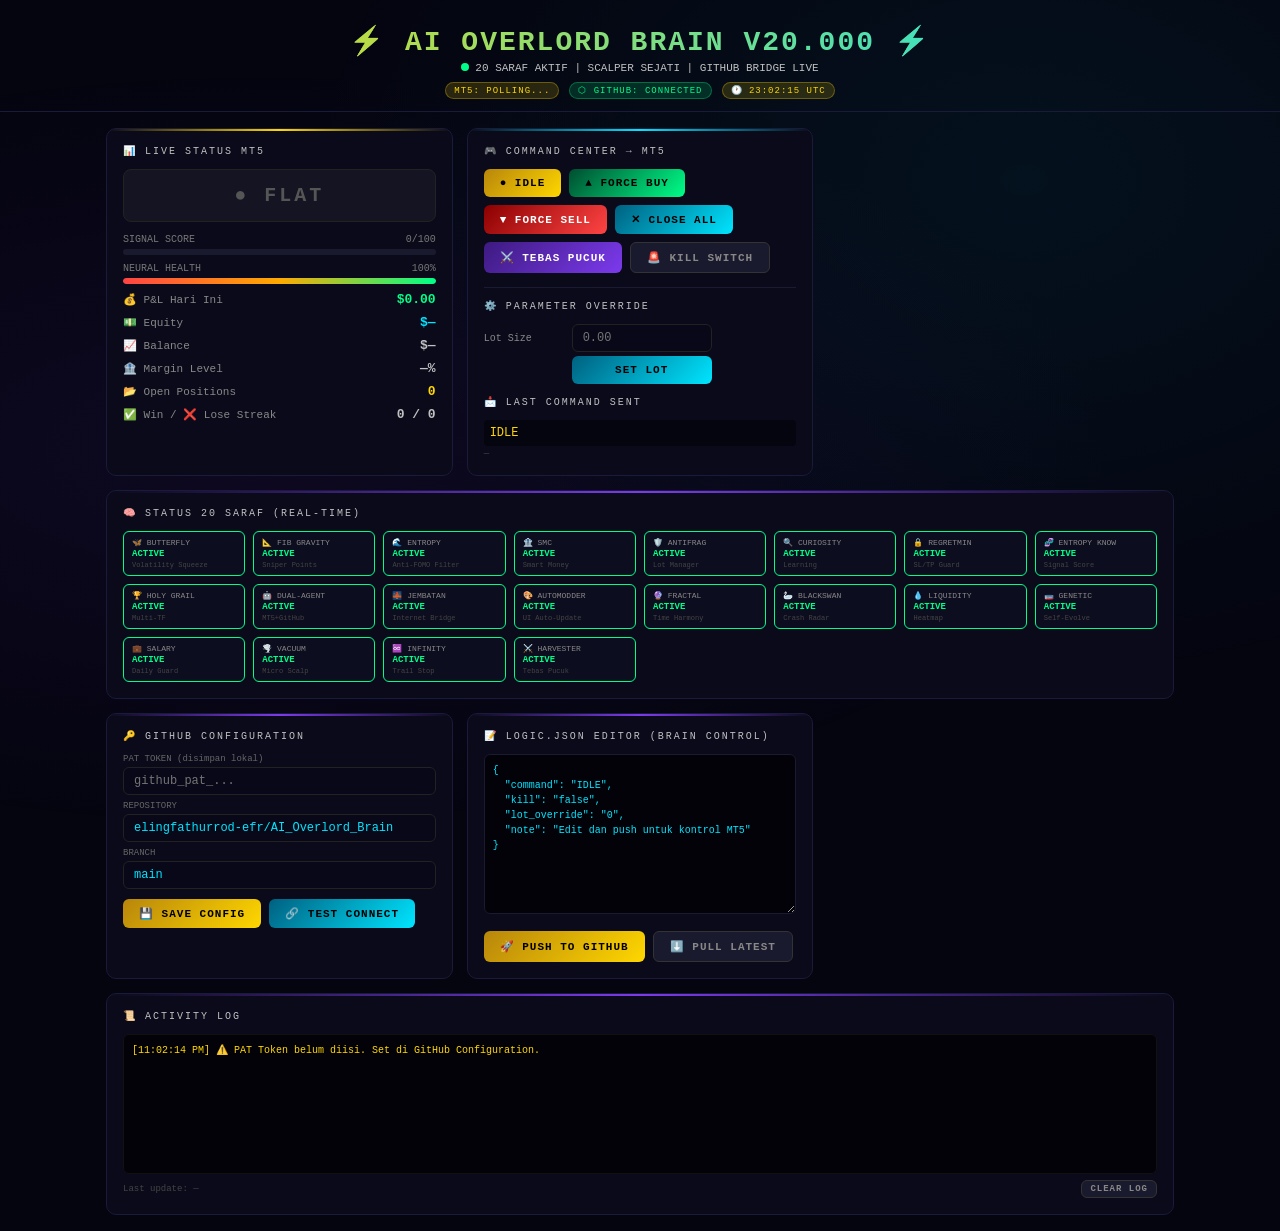
==== commit 84e5fbab: "Update index.html" ====
--- a/index.html
+++ b/index.html
@@ -4,6 +4,7 @@
 <meta charset="UTF-8">
 <meta name="viewport" content="width=device-width, initial-scale=1.0">
 <title>AI OVERLORD BRAIN V20 — Command Center</title>
+   <link rel="stylesheet" href="style.css"> 
 <style>
   :root {
     --bg: #050510;
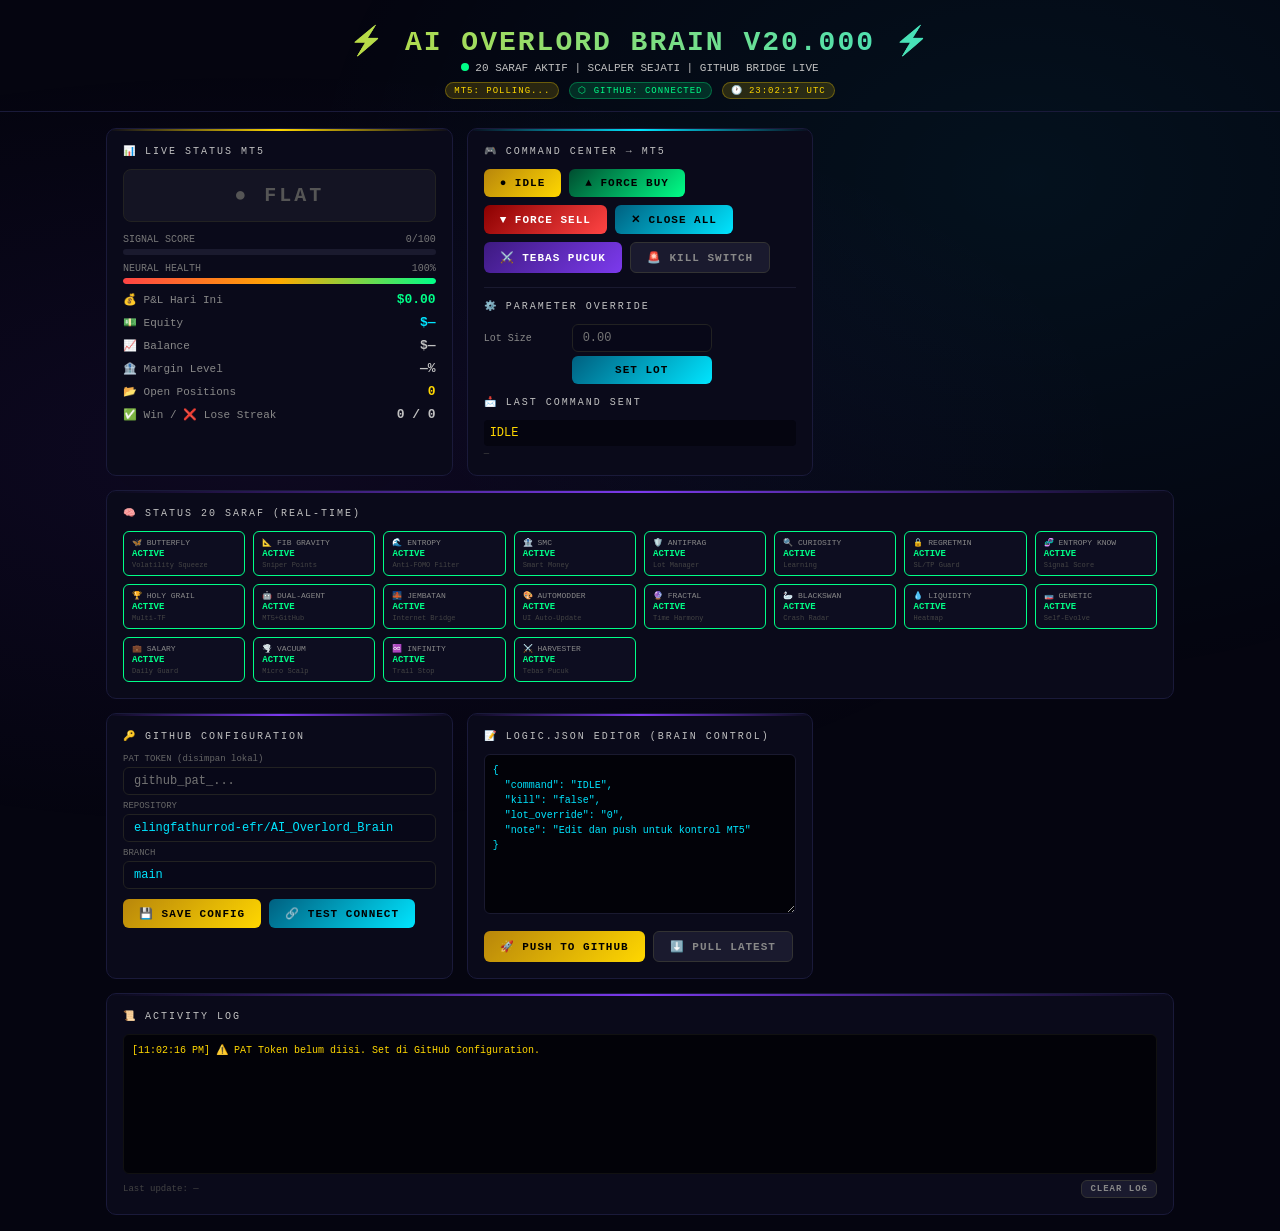
==== commit 5884bd2c: "Update index.html" ====
--- a/index.html
+++ b/index.html
@@ -495,7 +495,7 @@
 function startPolling() {
   if(pollInterval) clearInterval(pollInterval);
   fetchStatus();
-  pollInterval = setInterval(fetchStatus, 30000); // Poll tiap 30 detik
+  pollInterval = setInterval(fetchStatus, 10000); // Poll tiap 30 detik
   addLog('ok', 'Polling GitHub status started (30s interval)');
 }
 
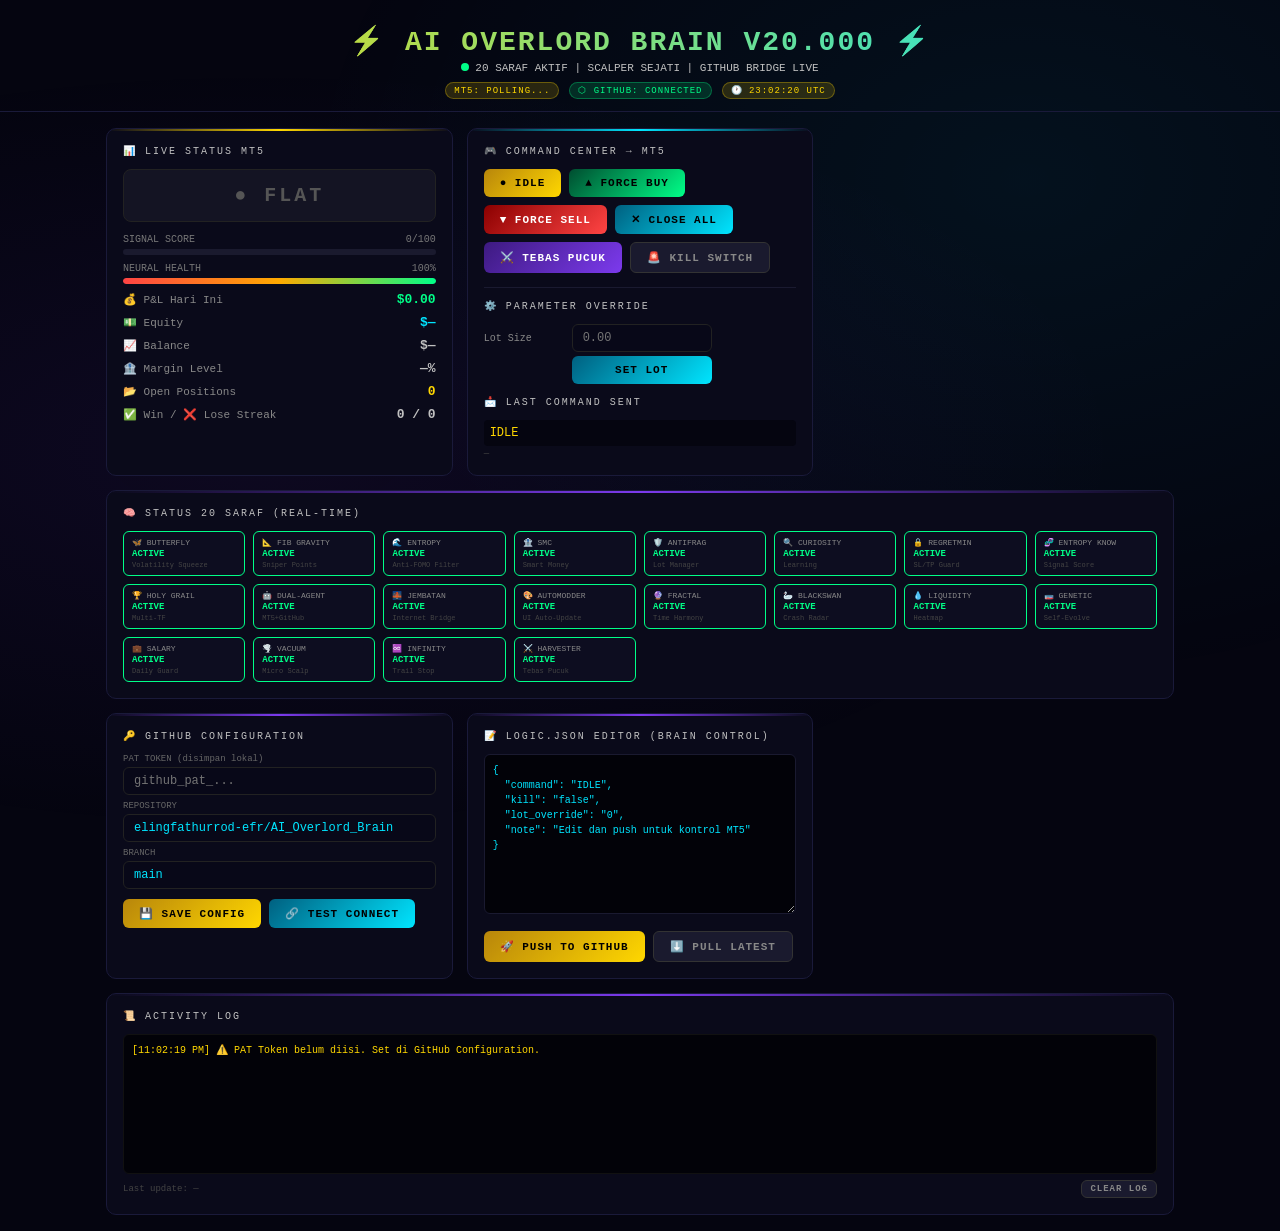
==== commit de9179da: "Update index.html" ====
--- a/index.html
+++ b/index.html
@@ -495,7 +495,7 @@
 function startPolling() {
   if(pollInterval) clearInterval(pollInterval);
   fetchStatus();
-  pollInterval = setInterval(fetchStatus, 10000); // Poll tiap 30 detik
+  pollInterval = setInterval(fetchStatus, 60000); // Poll tiap 30 detik
   addLog('ok', 'Polling GitHub status started (30s interval)');
 }
 
